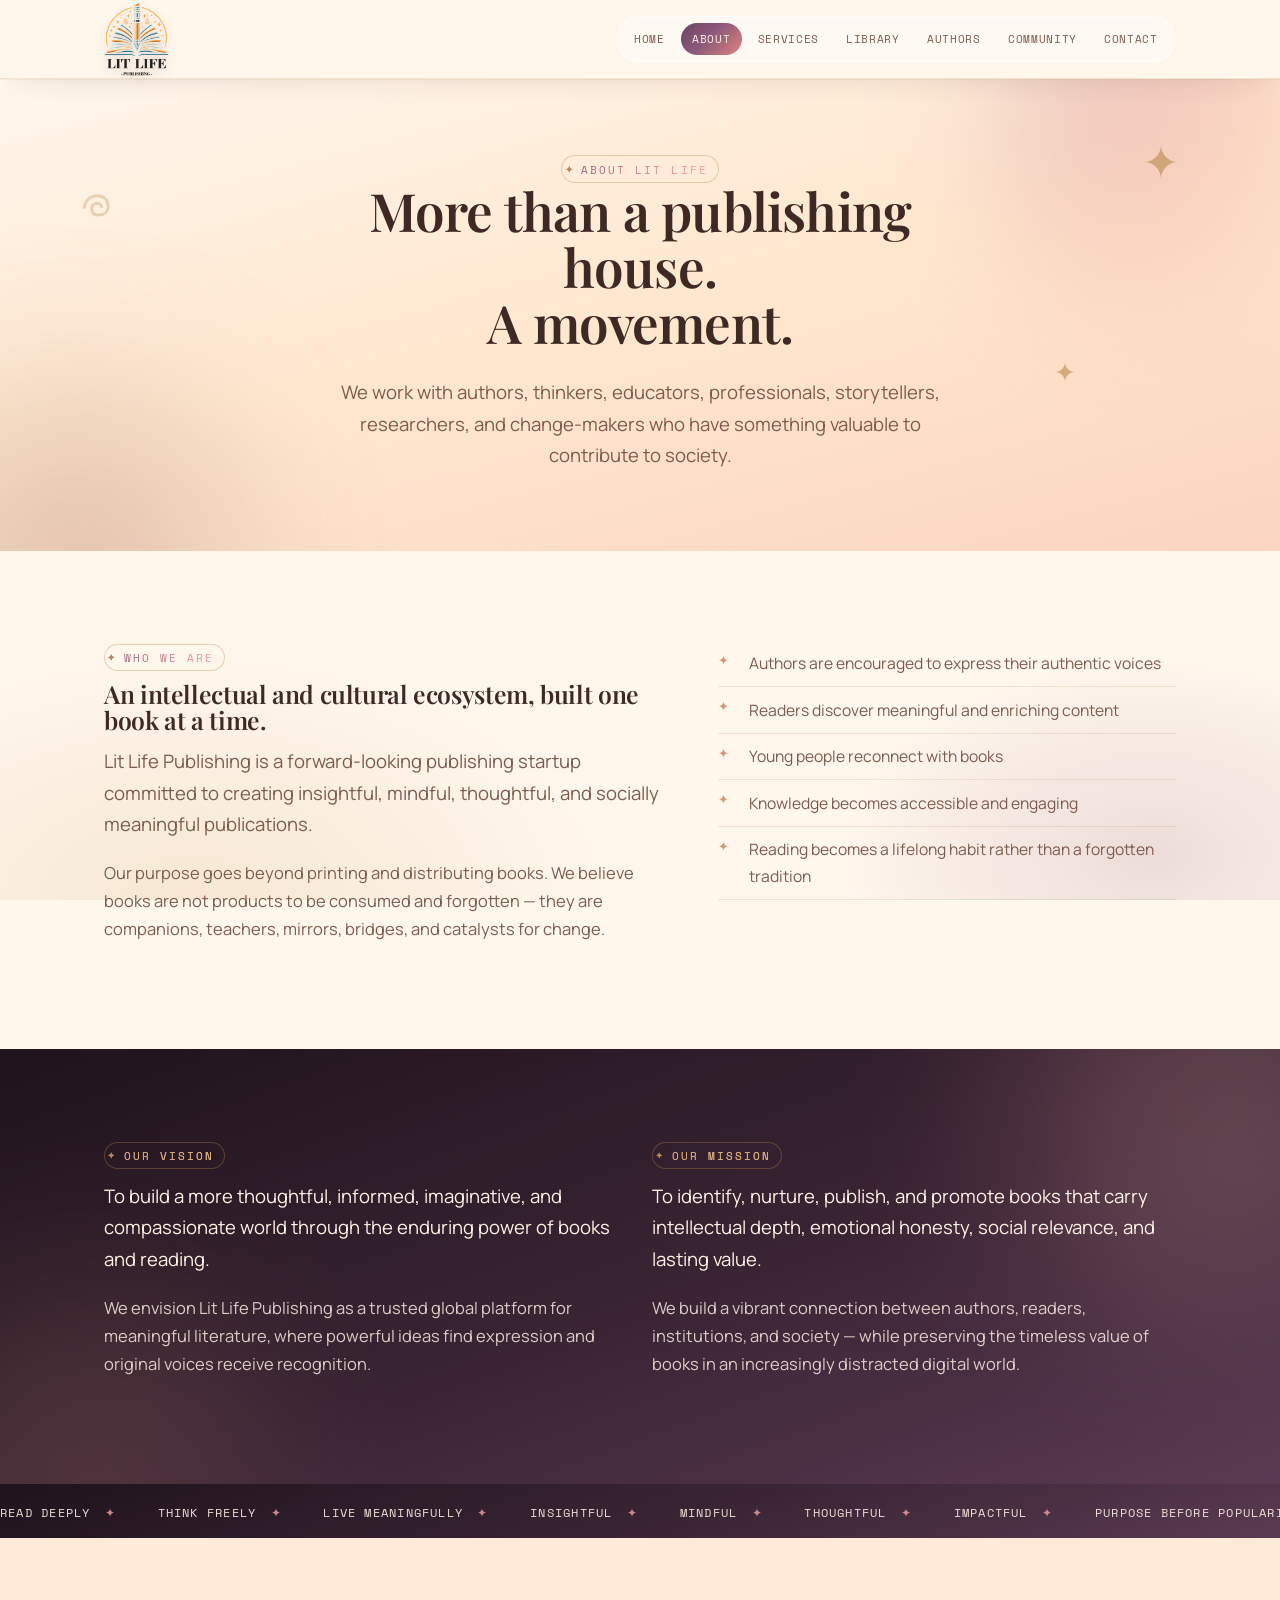
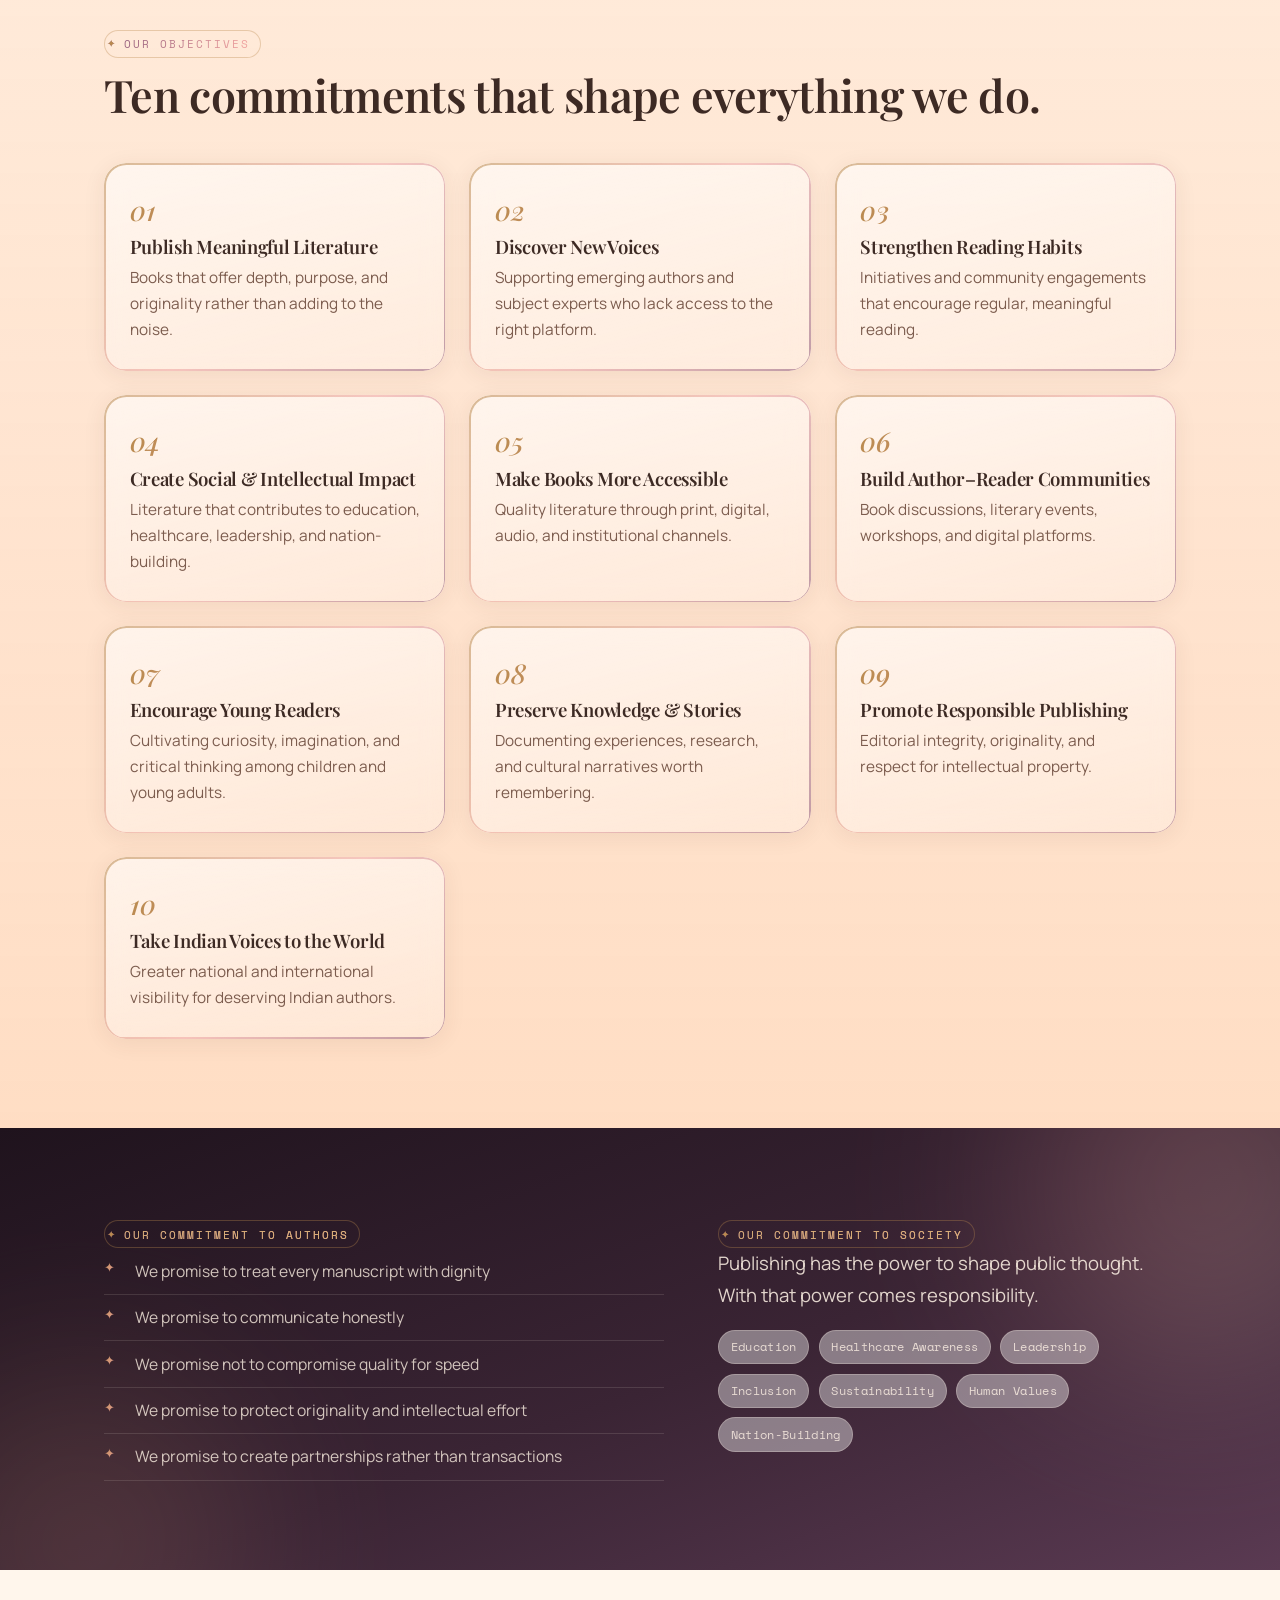
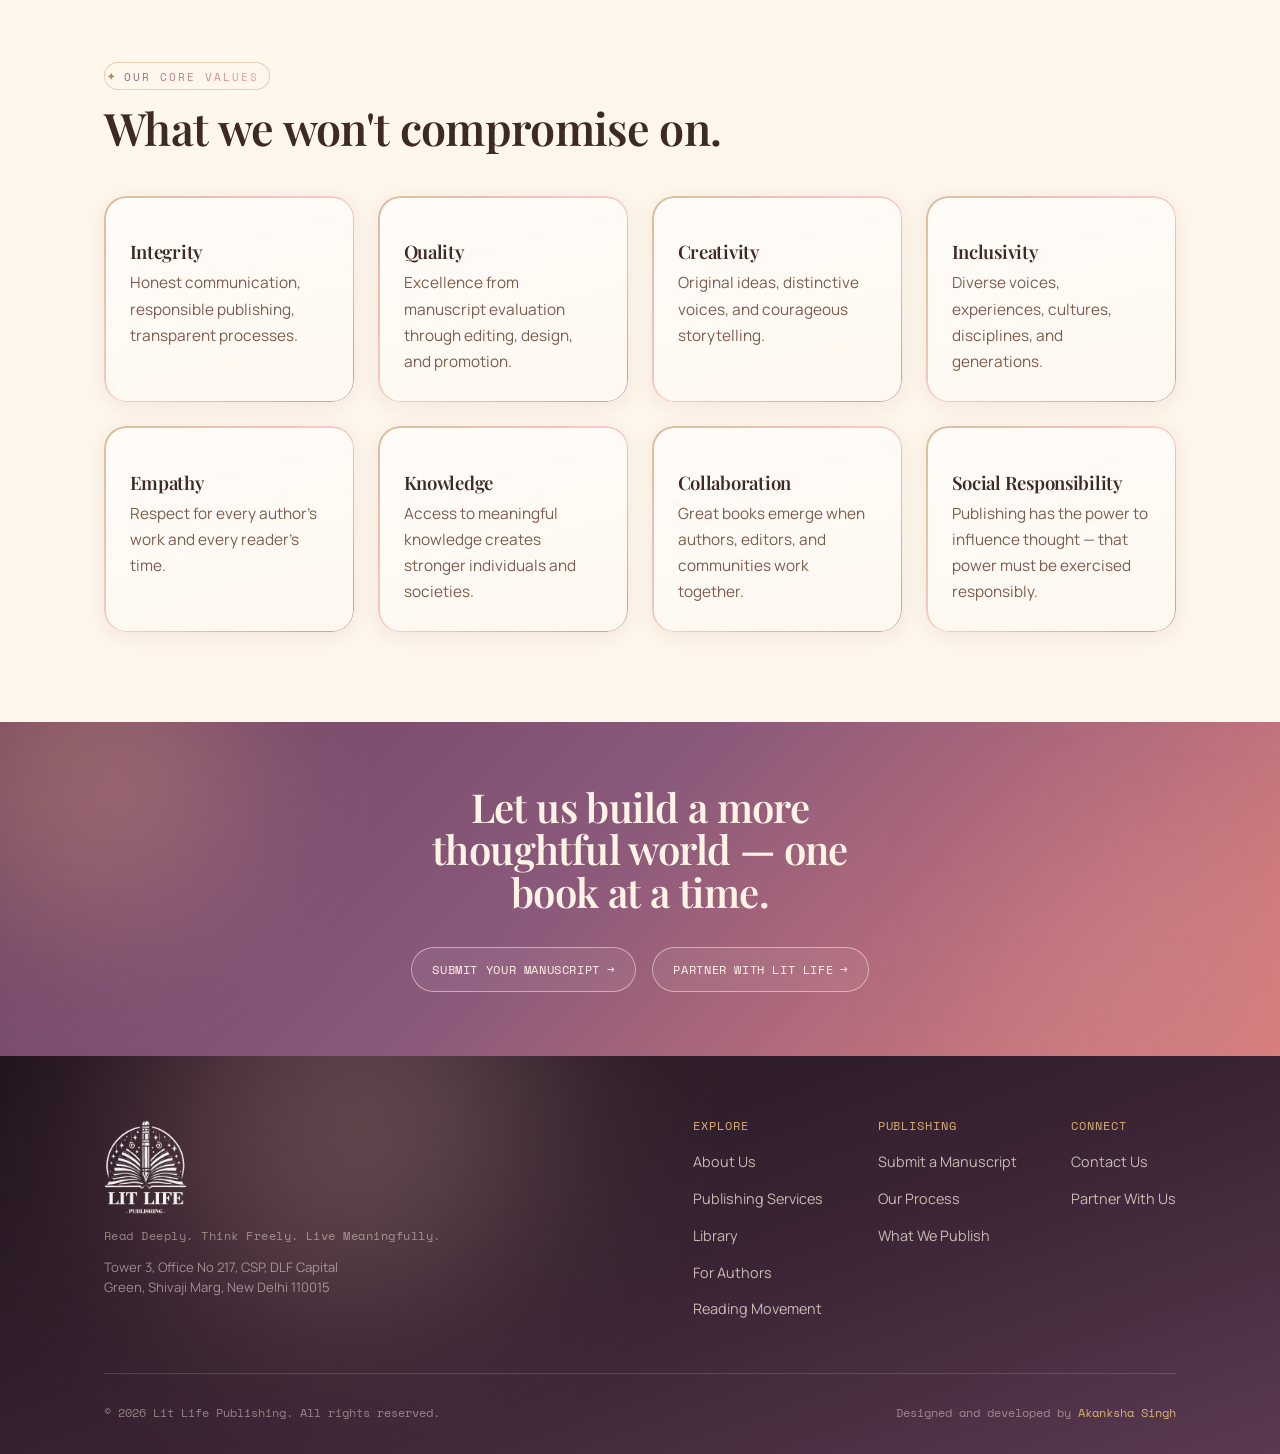
==== about.html @ a23cdd73 "Add files via upload" ====
<!doctype html>
<html lang="en">
<head>
<meta charset="UTF-8">
<meta name="viewport" content="width=device-width, initial-scale=1.0">
<title>About Us — Lit Life Publishing</title>
<meta name="description" content="Lit Life Publishing is a forward-looking publishing house building an intellectual and cultural ecosystem around meaningful books.">
<link rel="stylesheet" href="style.css">
<link rel="icon" type="image/png" href="logo.png">
</head>
<body>

<nav class="site-nav">
  <div class="nav-row">
    <a href="home.html" class="brand" aria-label="Lit Life Publishing — home"><img src="logo.png" alt="Lit Life Publishing" class="brand-logo"></a>
    <button class="nav-toggle" aria-expanded="false">Menu</button>
    <ul class="nav-links">
     <li><a href="home.html">Home</a></li>
      <li><a href="about.html">About</a></li>
      <li><a href="services.html">Services</a></li>
      <li><a href="library.html">Library</a></li>
      <li><a href="authors.html">Authors</a></li>
      <li><a href="community.html">Community</a></li>
      <li><a href="contact.html">Contact</a></li>
    </ul>
  </div>
</nav>

<header class="page-hero">
  <div class="motif motif-drift" style="top:14%; right:8%; width:34px; height:34px;"><svg viewBox="0 0 24 24" fill="currentColor"><path d="M12 0c0 6.63 5.37 12 12 12-6.63 0-12 5.37-12 12 0-6.63-5.37-12-12-12 6.63 0 12-5.37 12-12z"/></svg></div>
  <div class="motif motif-pulse" style="top:60%; right:16%; width:20px; height:20px;"><svg viewBox="0 0 24 24" fill="currentColor"><path d="M12 0c0 6.63 5.37 12 12 12-6.63 0-12 5.37-12 12 0-6.63-5.37-12-12-12 6.63 0 12-5.37 12-12z"/></svg></div>
  <div class="motif motif-spin" style="top:22%; left:6%; width:44px; height:44px; opacity:0.3;"><svg viewBox="0 0 24 24" fill="none" stroke="currentColor" stroke-width="1.6"><path d="M4 14c0-4 3-7 7-7s6 2.5 6 5.5-2 5-5 5-4-1.5-4-3.5 1.5-3 3-3 2.5 1 2.5 2.5"/></svg></div>
  <div class="container">
    <span class="eyebrow">About Lit Life</span>
    <h1>More than a publishing house.<br>A movement.</h1>
    <p class="lede">We work with authors, thinkers, educators, professionals, storytellers, researchers, and change-makers who have something valuable to contribute to society.</p>
  </div>
</header>

<section class="reveal-group">
  <div class="container">
    <div class="two-col reveal">
      <div>
        <span class="eyebrow">Who We Are</span>
        <h2 style="margin-top:0.4em;">An intellectual and cultural ecosystem, built one book at a time.</h2>
        <p class="lede">Lit Life Publishing is a forward-looking publishing startup committed to creating insightful, mindful, thoughtful, and socially meaningful publications.</p>
        <p>Our purpose goes beyond printing and distributing books. We believe books are not products to be consumed and forgotten — they are companions, teachers, mirrors, bridges, and catalysts for change.</p>
      </div>
      <ul class="list-check">
        <li>Authors are encouraged to express their authentic voices</li>
        <li>Readers discover meaningful and enriching content</li>
        <li>Young people reconnect with books</li>
        <li>Knowledge becomes accessible and engaging</li>
        <li>Reading becomes a lifelong habit rather than a forgotten tradition</li>
      </ul>
    </div>
  </div>
</section>

<section class="section-forest reveal-group">
  <div class="container">
    <div class="grid grid-2 reveal">
      <div>
        <span class="eyebrow" style="color:var(--brass-light);">Our Vision</span>
        <p class="lede" style="color:var(--white); margin-top:0.6em;">To build a more thoughtful, informed, imaginative, and compassionate world through the enduring power of books and reading.</p>
        <p>We envision Lit Life Publishing as a trusted global platform for meaningful literature, where powerful ideas find expression and original voices receive recognition.</p>
      </div>
      <div>
        <span class="eyebrow" style="color:var(--brass-light);">Our Mission</span>
        <p class="lede" style="color:var(--white); margin-top:0.6em;">To identify, nurture, publish, and promote books that carry intellectual depth, emotional honesty, social relevance, and lasting value.</p>
        <p>We build a vibrant connection between authors, readers, institutions, and society — while preserving the timeless value of books in an increasingly distracted digital world.</p>
      </div>
    </div>
  </div>
</section>

 <div class="marquee" aria-hidden="true">
  <div class="marquee-track">
    <span>Read Deeply</span><span>Think Freely</span><span>Live Meaningfully</span><span>Insightful</span><span>Mindful</span><span>Thoughtful</span><span>Impactful</span><span>Purpose Before Popularity</span>
  </div>
</div>


<section class="section-alt reveal-group">
  <div class="container">
    <div class="head-row reveal">
      <div>
        <span class="eyebrow">Our Objectives</span>
        <h2>Ten commitments that shape everything we do.</h2>
      </div>
    </div>
    <div class="grid grid-3 reveal">
      <div class="card"><span class="num">01</span><h3>Publish Meaningful Literature</h3><p>Books that offer depth, purpose, and originality rather than adding to the noise.</p></div>
      <div class="card"><span class="num">02</span><h3>Discover New Voices</h3><p>Supporting emerging authors and subject experts who lack access to the right platform.</p></div>
      <div class="card"><span class="num">03</span><h3>Strengthen Reading Habits</h3><p>Initiatives and community engagements that encourage regular, meaningful reading.</p></div>
      <div class="card"><span class="num">04</span><h3>Create Social &amp; Intellectual Impact</h3><p>Literature that contributes to education, healthcare, leadership, and nation-building.</p></div>
      <div class="card"><span class="num">05</span><h3>Make Books More Accessible</h3><p>Quality literature through print, digital, audio, and institutional channels.</p></div>
      <div class="card"><span class="num">06</span><h3>Build Author–Reader Communities</h3><p>Book discussions, literary events, workshops, and digital platforms.</p></div>
      <div class="card"><span class="num">07</span><h3>Encourage Young Readers</h3><p>Cultivating curiosity, imagination, and critical thinking among children and young adults.</p></div>
      <div class="card"><span class="num">08</span><h3>Preserve Knowledge &amp; Stories</h3><p>Documenting experiences, research, and cultural narratives worth remembering.</p></div>
      <div class="card"><span class="num">09</span><h3>Promote Responsible Publishing</h3><p>Editorial integrity, originality, and respect for intellectual property.</p></div>
      <div class="card"><span class="num">10</span><h3>Take Indian Voices to the World</h3><p>Greater national and international visibility for deserving Indian authors.</p></div>
    </div>
  </div>
</section>

<section class="section-dark reveal-group">
  <div class="container">
    <div class="two-col reveal">
      <div>
        <span class="eyebrow" style="color:var(--brass-light);">Our Commitment to Authors</span>
        <ul class="list-check">
          <li style="border-color:rgba(255,243,230,0.12); color:rgba(255,243,230,0.78);">We promise to treat every manuscript with dignity</li>
          <li style="border-color:rgba(255,243,230,0.12); color:rgba(255,243,230,0.78);">We promise to communicate honestly</li>
          <li style="border-color:rgba(255,243,230,0.12); color:rgba(255,243,230,0.78);">We promise not to compromise quality for speed</li>
          <li style="border-color:rgba(255,243,230,0.12); color:rgba(255,243,230,0.78);">We promise to protect originality and intellectual effort</li>
          <li style="border-color:rgba(255,243,230,0.12); color:rgba(255,243,230,0.78);">We promise to create partnerships rather than transactions</li>
        </ul>
      </div>
      <div>
        <span class="eyebrow" style="color:var(--brass-light);">Our Commitment to Society</span>
        <p class="lede" style="color:rgba(255,243,230,0.85);">Publishing has the power to shape public thought. With that power comes responsibility.</p>
        <div class="tag-cloud">
          <span class="tag" style="border-color:rgba(255,243,230,0.25); color:rgba(255,243,230,0.8);">Education</span>
          <span class="tag" style="border-color:rgba(255,243,230,0.25); color:rgba(255,243,230,0.8);">Healthcare Awareness</span>
          <span class="tag" style="border-color:rgba(255,243,230,0.25); color:rgba(255,243,230,0.8);">Leadership</span>
          <span class="tag" style="border-color:rgba(255,243,230,0.25); color:rgba(255,243,230,0.8);">Inclusion</span>
          <span class="tag" style="border-color:rgba(255,243,230,0.25); color:rgba(255,243,230,0.8);">Sustainability</span>
          <span class="tag" style="border-color:rgba(255,243,230,0.25); color:rgba(255,243,230,0.8);">Human Values</span>
          <span class="tag" style="border-color:rgba(255,243,230,0.25); color:rgba(255,243,230,0.8);">Nation-Building</span>
        </div>
      </div>
    </div>
  </div>
</section>

<section class="reveal-group">
  <div class="container">
    <div class="head-row reveal">
      <div>
        <span class="eyebrow">Our Core Values</span>
        <h2>What we won't compromise on.</h2>
      </div>
    </div>
    <div class="grid grid-4 reveal">
      <div class="card"><h3>Integrity</h3><p>Honest communication, responsible publishing, transparent processes.</p></div>
      <div class="card"><h3>Quality</h3><p>Excellence from manuscript evaluation through editing, design, and promotion.</p></div>
      <div class="card"><h3>Creativity</h3><p>Original ideas, distinctive voices, and courageous storytelling.</p></div>
      <div class="card"><h3>Inclusivity</h3><p>Diverse voices, experiences, cultures, disciplines, and generations.</p></div>
      <div class="card"><h3>Empathy</h3><p>Respect for every author's work and every reader's time.</p></div>
      <div class="card"><h3>Knowledge</h3><p>Access to meaningful knowledge creates stronger individuals and societies.</p></div>
      <div class="card"><h3>Collaboration</h3><p>Great books emerge when authors, editors, and communities work together.</p></div>
      <div class="card"><h3>Social Responsibility</h3><p>Publishing has the power to influence thought — that power must be exercised responsibly.</p></div>
    </div>
  </div>
</section>


<!-- <div class="marquee" aria-hidden="true">
  <div class="marquee-track">
    <span>Read Deeply</span><span>Think Freely</span><span>Live Meaningfully</span><span>Insightful</span><span>Mindful</span><span>Thoughtful</span><span>Impactful</span><span>Purpose Before Popularity</span>
  </div>
</div> -->

<section class="cta-strip">
  <div class="container" style="max-width:640px;">
    <h2>Let us build a more thoughtful world — one book at a time.</h2>
    <div class="hero-actions" style="justify-content:center;">
      <a href="authors.html" class="btn btn-ghost-light">Submit Your Manuscript</a>
      <a href="contact.html" class="btn btn-ghost-light">Partner With Lit Life</a>
    </div>
  </div>
</section>

<footer class="site-footer">
  <div class="container">
    <div class="footer-top">
      <div>
        <img src="logo.png" alt="Lit Life Publishing" class="footer-brand-logo">
        <p class="footer-tag">Read Deeply. Think Freely. Live Meaningfully.</p>
        <p class="footer-address">Tower 3, Office No 217, CSP, DLF Capital Green, Shivaji Marg, New Delhi 110015</p>
      </div>
      <div class="footer-cols">
        <div class="footer-col">
          <h4>Explore</h4>
          <ul>
            <li><a href="about.html">About Us</a></li>
            <li><a href="services.html">Publishing Services</a></li>
            <li><a href="library.html">Library</a></li>
            <li><a href="authors.html">For Authors</a></li>
            <li><a href="readers.html">Reading Movement</a></li>
          </ul>
        </div>
        <div class="footer-col">
          <h4>Publishing</h4>
          <ul>
            <li><a href="authors.html">Submit a Manuscript</a></li>
            <li><a href="services.html#process">Our Process</a></li>
            <li><a href="services.html#genres">What We Publish</a></li>
          </ul>
        </div>
        <div class="footer-col">
          <h4>Connect</h4>
          <ul>
            <li><a href="contact.html">Contact Us</a></li>
            <li><a href="contact.html#partner">Partner With Us</a></li>
          </ul>
        </div>
      </div>
    </div>
    <div class="footer-bottom">
      <span>© 2026 Lit Life Publishing. All rights reserved.</span>
      <span>Designed and developed by <a href="https://portfolio-zeta-six-towxatix7g.vercel.app/" target="_blank" rel="noopener">Akanksha Singh</a></span>
    </div>
  </div>
</footer>

<script src="main.js"></script>
</body>
</html>
---- style.css ----
@import url('https://fonts.googleapis.com/css2?family=Playfair+Display:ital,wght@0,500;0,600;0,700;0,800;1,500;1,600;1,700&family=Manrope:wght@300;400;500;600;700;800&family=Space+Mono:wght@400;700&family=Cormorant+Garamond:ital,wght@1,500;1,600;1,700&display=swap');

:root{
  --ink: #FFF6EC;
  --ink-2: #FFDEC7;
  --ink-3: #FFD0AF;
  --paper: #3D2A24;
  --paper-dim: #7C5C4E;
  --brass: #B98A4E;
  --brass-light: #D8AF74;
  --coral: #EFA3A0;
  --coral-2: #E2827C;
  --mauve: #8B597B;
  --mauve-2: #6E4362;
  --plum: #4A2E44;
  --plum-2: #2E1B2A;
  --on-dark: #FFF3E6;

  --grad-sunset: linear-gradient(120deg, #8B597B 0%, #EFA3A0 45%, #FFDEC7 75%, #D8AF74 100%);
  --grad-sunset-deep: linear-gradient(135deg, #6E4362 0%, #8B597B 45%, #E2827C 100%);
  --grad-dark: linear-gradient(160deg, #1F131D 0%, #3A2434 55%, #5A3A52 100%);
  --grad-gold: linear-gradient(120deg, #B98A4E, #EFA3A0);
  --grad-text: linear-gradient(100deg, var(--mauve), var(--coral) 45%, var(--brass) 75%, var(--mauve));

  --display: 'Playfair Display', serif;
  --script: 'Cormorant Garamond', serif;
  --body: 'Manrope', sans-serif;
  --mono: 'Space Mono', monospace;

  --max: 1200px;
  --edge: clamp(1.5rem, 5vw, 4rem);

  --ease: cubic-bezier(.22,.85,.32,1);
  --radius: 22px;
  --radius-sm: 14px;
  --radius-pill: 999px;
}

*,*::before,*::after{ box-sizing: border-box; }
html{ scroll-behavior: smooth; overflow-x: hidden; }
@media (prefers-reduced-motion: reduce){
  html{ scroll-behavior: auto; }
  *{ animation-duration: 0.001ms !important; animation-iteration-count: 1 !important; transition-duration: 0.001ms !important; }
}

body{
  margin:0;
  overflow-x: hidden;
  background: var(--ink);
  color: var(--paper);
  font-family: var(--body);
  font-size: 16.5px;
  line-height: 1.7;
  -webkit-font-smoothing: antialiased;
  position: relative;
}

/* fixed ambient gradient-mesh wash behind the entire site */
body::before{
  content:"";
  position: fixed; inset:0; z-index:0; pointer-events:none;
  background:
    radial-gradient(ellipse 55% 40% at 8% 0%, rgba(139,89,123,0.22), transparent 60%),
    radial-gradient(ellipse 50% 45% at 100% 15%, rgba(239,163,160,0.24), transparent 60%),
    radial-gradient(ellipse 60% 50% at 15% 100%, rgba(216,175,116,0.20), transparent 55%),
    radial-gradient(ellipse 45% 40% at 90% 95%, rgba(139,89,123,0.16), transparent 55%);
}
body > *{ position: relative; z-index: 1; }

img{ max-width:100%; display:block; }
a{ color: inherit; }

h1,h2,h3,h4{
  font-family: var(--display);
  font-weight: 600;
  line-height: 1.06;
  margin: 0 0 0.5em;
  letter-spacing: -0.015em;
  color: var(--paper);
}

.eyebrow{
  font-family: var(--mono);
  font-size: 0.7rem;
  letter-spacing: 0.18em;
  text-transform: uppercase;
  background: var(--grad-text);
  background-size: 200% auto;
  -webkit-background-clip: text; background-clip: text; color: transparent;
  animation: shimmerText 8s linear infinite;
  display:inline-flex;
  align-items:center;
  gap: 0.6em;
  padding: 0.3em 0.9em 0.3em 0.2em;
  border: 1px solid rgba(185,138,78,0.35);
  border-radius: var(--radius-pill);
  background-color: rgba(255,255,255,0.35);
}
.eyebrow::before{
  content:"✦";
  -webkit-text-fill-color: var(--brass);
  color: var(--brass);
  font-size: 0.9em;
}
@keyframes shimmerText{ to{ background-position: -200% center; } }

p{ margin: 0 0 1em; color: var(--paper-dim); }
.lede{ font-size: 1.16rem; color: var(--paper-dim); max-width: 62ch; }

.container{ max-width: var(--max); margin: 0 auto; padding: 0 var(--edge); position: relative; }

/* ==========================================================================
   CURSOR GLOW
   ========================================================================== */
.cursor-glow{
  position: fixed; top:0; left:0; width: 100px; height: 100px;
  border-radius: 10%; pointer-events: none; z-index: 3;
  background: radial-gradient(circle, rgba(239,163,160,0.16), rgba(139,89,123,0.08) 45%, transparent 70%);
  transform: translate(-50%,-50%);
  opacity: 0; transition: opacity .5s ease;
  will-change: transform; mix-blend-mode: multiply;
}
.cursor-glow.active{ opacity: 2; }
@media (max-width: 880px), (pointer:coarse){ .cursor-glow{ display:none; } }

/* ==========================================================================
   ORGANIC BLOBS — gradient morphing shapes used as ambient decoration
   ========================================================================== */
.blob{
  position:absolute; z-index:0; pointer-events:none;
  border-radius: 60% 40% 55% 45% / 45% 55% 40% 60%;
  filter: blur(4px);
  animation: blobMorph 14s ease-in-out infinite;
  opacity: 0.65;
}
.blob-blur{ filter: blur(46px); }
@keyframes blobMorph{
  0%,100%{ border-radius: 60% 40% 55% 45% / 45% 55% 40% 60%; transform: rotate(0deg) scale(1); }
  50%{ border-radius: 45% 55% 40% 60% / 55% 40% 60% 40%; transform: rotate(10deg) scale(1.07); }
}

/* small floating sparkle/paisley motifs (reused from logo iconography) */
.motif{ position:absolute; pointer-events:none; opacity: 0.6; z-index: 1; color: var(--brass); }
.motif svg{ width:100%; height:100%; display:block; }
.motif-drift{ animation: motifDrift 9s ease-in-out infinite; }
.motif-pulse{ animation: motifPulse 5s ease-in-out infinite; }
.motif-spin{ animation: motifSpin 44s linear infinite; }
@keyframes motifDrift{ 0%,100%{ transform: translateY(0) rotate(0deg);} 50%{ transform: translateY(-16px) rotate(8deg);} }
@keyframes motifPulse{ 0%,100%{ opacity:0.35; transform:scale(1);} 50%{ opacity:0.7; transform:scale(1.1);} }
@keyframes motifSpin{ to{ transform: rotate(360deg); } }

.gradient-divider{
  height: 3px; max-width: 220px; margin: 0 auto 1.4rem;
  background: var(--grad-gold); border-radius: var(--radius-pill);
  position: relative; overflow: hidden;
}
.gradient-divider::after{
  content:""; position:absolute; inset:0; background: linear-gradient(90deg, transparent, rgba(255,255,255,0.8), transparent);
  animation: dividerSweep 2.6s ease-in-out infinite;
}
@keyframes dividerSweep{ 0%{ transform: translateX(-100%);} 100%{ transform: translateX(100%);} }

/* ---------- buttons: gradient pills ---------- */
.btn{
  display:inline-flex; align-items:center; gap:0.55em;
  font-family: var(--mono);
  font-size: 0.76rem;
  letter-spacing: 0.05em;
  text-transform: uppercase;
  text-decoration:none;
  padding: 0.95em 1.7em;
  border-radius: var(--radius-pill);
  border: 1.5px solid rgba(73,49,41,0.18);
  background: rgba(255,255,255,0.5);
  backdrop-filter: blur(6px);
  color: var(--paper);
  cursor:pointer;
  position: relative;
  overflow: hidden;
  transition: color 0.3s ease, border-color .3s ease, transform 0.25s var(--ease), box-shadow .3s ease;
}
.btn::before{
  content:"";
  position:absolute; inset:0;
  background: var(--grad-sunset-deep);
  opacity: 0;
  transition: opacity .35s var(--ease);
  z-index: -1;
}
.btn:hover{ color: var(--on-dark); transform: translateY(-3px) scale(1.03); box-shadow: 0 14px 30px rgba(139,89,123,0.32); border-color:transparent; }
.btn:hover::before{ opacity: 1; }
.btn:active{ transform: translateY(-1px) scale(0.98); }
.btn-brass{ background: var(--grad-sunset-deep); border-color: transparent; color: var(--on-dark); box-shadow: 0 8px 22px rgba(139,89,123,0.28); }
.btn-brass::before{ background: linear-gradient(120deg, var(--brass), var(--coral)); }
.btn-brass:hover{ color: var(--plum-2); box-shadow: 0 14px 32px rgba(216,175,116,0.4); }
.btn-solid{ background: var(--plum); border-color: transparent; color: var(--on-dark); }
.btn-solid::before{ background: var(--grad-gold); }
.btn-solid:hover{ color: var(--plum-2); }
.btn-ghost-light{ border-color: rgba(255,243,230,0.5); background: rgba(255,255,255,0.06); color: var(--on-dark); }
.btn-ghost-light::before{ background: var(--on-dark); }
.btn-ghost-light:hover{ color: var(--plum-2); }
.shelf-hero .btn-ghost-light, .page-hero .btn-ghost-light{
  border-color: rgba(73,49,41,0.25); color: var(--paper); background: rgba(255,255,255,0.4);
}
.shelf-hero .btn-ghost-light::before, .page-hero .btn-ghost-light::before{ background: var(--grad-sunset-deep); }
.shelf-hero .btn-ghost-light:hover, .page-hero .btn-ghost-light:hover{ color: var(--on-dark); }
.btn::after{ content:"→"; transition: transform .3s var(--ease); position:relative; }
.btn:hover::after{ transform: translateX(4px); }

/* ==========================================================================
   NAV — glass pill
   ========================================================================== */
.site-nav{
  position: sticky; top:0; z-index: 200;
  background: var(--ink);
  border-bottom: 1px solid rgba(185,138,78,0.18);
  box-shadow: 0 1px 0 rgba(185,138,78,0.1), 0 12px 30px -18px rgba(73,49,41,0.2);
  animation: navIn .7s var(--ease) both;
}
@keyframes navIn{ from{ transform: translateY(-100%); } to{ transform: translateY(0); } }
.nav-row{
  max-width: var(--max); margin:0 auto; padding: 0 var(--edge);
  display:flex; align-items:center; justify-content:space-between;
  height: 78px;
}
.brand{
  font-family: var(--display);
  font-size: 2.3rem;
  text-decoration:none;
  color: var(--paper);
  display:flex; align-items:center; gap:0.6em;
  letter-spacing: -0.01em;
  transition: transform .3s var(--ease);
}
.brand:hover{ transform: translateY(-1px) scale(1.02); }
.brand .brand-logo{
  height: 74px; width:auto; display:block;
  filter: drop-shadow(0 3px 6px rgba(73,49,41,0.2));
  transition: transform .4s var(--ease);
}
.brand:hover .brand-logo{ transform: rotate(-5deg) scale(1.08); }
.brand .brand-mark{ color: var(--brass); font-style: italic; }
.nav-links{ display:flex; gap: 0.3rem; list-style:none; margin:0; padding: 6px; background: rgba(255,255,255,0.4); border-radius: var(--radius-pill); border: 1px solid rgba(255,255,255,0.6); }
.nav-links a{
  text-decoration:none; font-family: var(--mono); font-size: 0.7rem;
  letter-spacing: 0.06em; text-transform: uppercase; color: var(--paper-dim);
  position:relative; padding: 0.6em 1em; border-radius: var(--radius-pill);
  transition: color .25s ease, background .3s ease;
  display:inline-block;
}
.nav-links a:hover{ color: var(--paper); background: rgba(255,255,255,0.7); }
.nav-links a.active{ color: var(--on-dark); background: var(--grad-sunset-deep); }
.nav-toggle{ display:none; }

@media (max-width: 880px){
  .nav-links{
    position:fixed; inset: 84px 16px auto 16px; background: var(--ink);
    flex-direction:column; padding: 1.2rem; gap: 0.4rem; border-radius: var(--radius);
    transform: translateY(-8px); opacity:0; pointer-events:none;
    transition: opacity .2s ease, transform .2s ease;
    box-shadow: 0 20px 44px rgba(73,49,41,0.22);
  }
  .nav-links.open{ opacity:1; pointer-events:auto; transform: translateY(0); }
  .nav-links a{ display:block; }
  .nav-toggle{
    display:block; background: var(--grad-sunset-deep); border:none; cursor:pointer;
    font-family: var(--mono); font-size: 0.75rem; letter-spacing: 0.08em;
    text-transform: uppercase; color: var(--on-dark); padding: 0.6em 1.1em; border-radius: var(--radius-pill);
  }
}

/* ==========================================================================
   MARQUEE — gradient ribbon
   ========================================================================== */
.marquee{
  overflow: hidden; white-space: nowrap; background: var(--grad-dark);
  padding: 0.8rem 0;
  position: relative;
}
.marquee-track{
  display:inline-flex; gap: 2.6rem; animation: marqueeScroll 30s linear infinite;
  will-change: transform;
}
.marquee:hover .marquee-track{ animation-play-state: paused; }
.marquee span{
  font-family: var(--mono); font-size: 0.76rem; letter-spacing: 0.1em; text-transform: uppercase;
  color: var(--on-dark); opacity: 0.9; display:inline-flex; align-items:center; gap: 0.9rem;
}
.marquee span::after{ content:"✦"; color: var(--coral); opacity: 0.9; }
@keyframes marqueeScroll{ from{ transform: translateX(0);} to{ transform: translateX(-50%);} }

/* ==========================================================================
   SHELF + FALLING BOOK
   ========================================================================== */
.shelf-hero{
  position: relative;
  background: linear-gradient(170deg, #FFF6EC 0%, #FFE7CE 45%, #FBD9C8 100%);
  color: var(--paper);
  overflow: hidden;
  padding-top: 3.4rem;
}
.shelf-hero::before{
  content:""; position:absolute; top:-120px; right:-120px; width:420px; height:420px; z-index:0;
  background: var(--grad-sunset); border-radius: 50%; filter: blur(70px); opacity: 0.45;
}
.shelf-hero::after{
  content:""; position:absolute; bottom:-160px; left:-100px; width:380px; height:380px; z-index:0;
  background: linear-gradient(140deg, var(--brass), var(--coral)); border-radius: 50%; filter: blur(80px); opacity: 0.35;
}
.shelf-hero .container{ position:relative; z-index: 3; }

.shelf-wrap{ position: relative; width: 100%; }

.shelf-row{
  display:flex; align-items:flex-end; justify-content:flex-end; gap: 2px;
  height: 168px;
  position: relative;
  z-index: 2;
  padding: 0 clamp(1rem, 4vw, 3rem);
  width: 100%;
  overflow: hidden;
  mask-image: linear-gradient(to right, transparent 0%, black 16%);
  -webkit-mask-image: linear-gradient(to right, transparent 0%, black 16%);
}
.shelf-plank{
  position:absolute; left:0; right:0; bottom: -16px; height: 18px;
  background: linear-gradient(180deg, #D8AF74 0%, #8B597B 55%, #4A2E44 100%);
  box-shadow: 0 10px 24px rgba(74,46,68,0.3), inset 0 1px 0 rgba(255,255,255,0.3);
  border-radius: 4px;
}
.shelf-plank::after{
  content:""; position:absolute; left:0; right:0; bottom:-6px; height:6px;
  background: rgba(74,46,68,0.18); filter: blur(4px);
}
.book-spine{
  width: 30px; height: var(--h, 110px);
  border-radius: 6px 6px 0 0;
  position: relative;
  box-shadow: inset -5px 0 10px rgba(0,0,0,0.2), inset 2px 0 0 rgba(255,255,255,0.12), 0 6px 14px rgba(74,46,68,0.2);
  flex-shrink:0;
  transition: transform .4s var(--ease);
}
.book-spine:hover{ transform: translateY(-8px) rotate(-2deg); }
.book-spine.lean{ transform: rotate(-4deg); transform-origin: bottom left; }
.book-spine.lean:hover{ transform: rotate(-4deg) translateY(-6px); }
.book-spine::after{
  content:""; position:absolute; top: 12px; left: 50%; transform: translateX(-50%);
  width: 2px; height: 55%;
  background: rgba(255,255,255,0.35);
}
.book-spine::before{
  content:""; position:absolute; top:8px; left:4px; right:4px; height:1px;
  background: rgba(255,255,255,0.28);
}
.book-spine.gap{ background:transparent; box-shadow:none; }
.book-spine.gap:hover{ transform:none; }

.hero-copy{
  position: relative; z-index: 4;
  padding: 3.6rem 0 6.5rem;
  max-width: 740px;
  text-align: center;
  margin: 0 auto;
}
.hero-copy .eyebrow{ opacity:0; animation: lineUp .7s var(--ease) .15s both; }
.hero-copy h1{
  color: var(--paper);
  font-size: clamp(2.7rem, 5.8vw, 4.6rem);
  margin: 0.34em 0 0.4em;
}
.hero-copy h1 .line{ display:block; overflow:hidden; }
.hero-copy h1 .line span{ display:block; opacity:0; transform: translateY(110%); animation: lineUp .8s var(--ease) forwards; }
.hero-copy h1 .line:nth-child(1) span{ animation-delay: .28s; }
.hero-copy h1 .line:nth-child(2) span{ animation-delay: .42s; }
.hero-copy h1 em{
  font-style: italic;
  background: var(--grad-text);
  background-size: 220% auto;
  -webkit-background-clip: text; background-clip: text; color: transparent;
  animation: shimmerText2 6s linear infinite;
}
@keyframes shimmerText2{ to{ background-position: -220% center; } }
.hero-copy .lede{ color: var(--paper-dim); font-size: 1.16rem; opacity:0; animation: lineUp .8s var(--ease) .58s both; }
.hero-actions{ display:flex; gap: 1rem; margin-top: 2.1rem; flex-wrap:wrap; justify-content: center; opacity:0; animation: lineUp .8s var(--ease) .74s both; }
@keyframes lineUp{ from{ opacity:0; transform: translateY(16px);} to{ opacity:1; transform: translateY(0);} }

.book-spine.falling-book{
  position: absolute;
  top: 96px; right: clamp(1rem, 4vw, 3rem);
  z-index: 5;
  background: #6E4362;
  transition: background .3s ease, box-shadow .3s ease;
  transform-origin: 60% 65%;
  will-change: transform;
}
.book-spine.falling-book:hover{ transform: none; }
.book-spine.falling-book::before,
.book-spine.falling-book::after{ transition: opacity .25s ease; }
.falling-book.detached{ position: fixed; z-index: 150; pointer-events: none; }
.falling-book.tipping{ background: transparent; box-shadow: none; }
.falling-book.tipping::before,
.falling-book.tipping::after{ opacity: 0; }
.fb-open{
  position: absolute; left: 50%; top: 50%;
  width: 118px; height: 76px;
  transform: translate(-50%, -50%);
  opacity: 0;
  transition: opacity .35s ease;
  filter: drop-shadow(0 10px 14px rgba(74,46,68,0.32));
  pointer-events: none;
}
.falling-book.tipping .fb-open{ opacity: 1; }
.fb-page{
  position: absolute; left: 50%; top: 50%;
  width: 13px; height: 17px;
  background: #FFDEC7;
  border-radius: 2px 8px 2px 8px;
  box-shadow: 0 2px 6px rgba(74,46,68,0.22);
  opacity: 0;
  pointer-events: none;
}
.falling-book.mid-fall .fb-page-1{ animation: flutter1 1.15s ease-out forwards; }
.falling-book.mid-fall .fb-page-2{ animation: flutter2 1.35s ease-out .12s forwards; }
.falling-book.mid-fall .fb-page-3{ animation: flutter3 1.05s ease-out .28s forwards; }
@keyframes flutter1{ 0%{ opacity:0; transform: translate(-50%,-50%) rotate(0deg);} 18%{ opacity:0.9;} 100%{ opacity:0; transform: translate(calc(-50% - 42px), calc(-50% - 50px)) rotate(170deg);} }
@keyframes flutter2{ 0%{ opacity:0; transform: translate(-50%,-50%) rotate(0deg);} 18%{ opacity:0.85;} 100%{ opacity:0; transform: translate(calc(-50% + 34px), calc(-50% - 64px)) rotate(-150deg);} }
@keyframes flutter3{ 0%{ opacity:0; transform: translate(-50%,-50%) rotate(0deg);} 18%{ opacity:0.8;} 100%{ opacity:0; transform: translate(calc(-50% - 10px), calc(-50% - 78px)) rotate(230deg);} }

.impact-puff{
  position:absolute; width: 46px; height: 14px; border-radius: 50%;
  background: radial-gradient(ellipse, rgba(216,175,116,0.6), transparent 70%);
  pointer-events:none; z-index:4;
  transform: translate(-50%, -50%) scale(0.3); opacity: 0;
  animation: puffOut .55s ease-out forwards;
}
@keyframes puffOut{ 0%{ transform: translate(-50%,-50%) scale(0.3); opacity: 0.8;} 100%{ transform: translate(-50%,-50%) scale(1.9); opacity: 0;} }
@media (prefers-reduced-motion: reduce){ .book-spine.falling-book{ transform: none !important; } }

.dust-mote{ position:absolute; border-radius:50%; background: rgba(216,175,116,0.65); pointer-events:none; animation: floatMote linear infinite; }
@keyframes floatMote{ 0%{ transform: translateY(0) translateX(0); opacity:0;} 10%{ opacity: 0.7;} 90%{ opacity: 0.4;} 100%{ transform: translateY(-140px) translateX(18px); opacity:0;} }

.section-mark{ text-align:center; margin-bottom: 2.6rem; }

.reveal{ opacity:0; transform: translateY(30px) scale(0.98); transition: opacity .8s var(--ease), transform .8s var(--ease); }
.in-view .reveal{ opacity:1; transform: translateY(0) scale(1); }
.reveal.d1{ transition-delay: .1s; } .reveal.d2{ transition-delay: .2s; } .reveal.d3{ transition-delay: .3s; } .reveal.d4{ transition-delay: .4s; }

.in-view .grid.reveal > *{ opacity:0; transform: translateY(24px); animation: staggerUp .7s var(--ease) forwards; }
.in-view .grid.reveal > *:nth-child(1){ animation-delay: .05s; }
.in-view .grid.reveal > *:nth-child(2){ animation-delay: .12s; }
.in-view .grid.reveal > *:nth-child(3){ animation-delay: .19s; }
.in-view .grid.reveal > *:nth-child(4){ animation-delay: .26s; }
.in-view .grid.reveal > *:nth-child(5){ animation-delay: .33s; }
.in-view .grid.reveal > *:nth-child(6){ animation-delay: .40s; }
.in-view .grid.reveal > *:nth-child(7){ animation-delay: .47s; }
.in-view .grid.reveal > *:nth-child(8){ animation-delay: .54s; }
.in-view .grid.reveal > *:nth-child(9){ animation-delay: .61s; }
.in-view .grid.reveal > *:nth-child(10){ animation-delay: .68s; }
@keyframes staggerUp{ to{ opacity:1; transform: translateY(0); } }

.in-view .pillars.reveal .pillar{ opacity:0; transform: translateY(20px); animation: staggerUp .7s var(--ease) forwards; }
.in-view .pillars.reveal .pillar:nth-child(1){ animation-delay:.05s; }
.in-view .pillars.reveal .pillar:nth-child(2){ animation-delay:.15s; }
.in-view .pillars.reveal .pillar:nth-child(3){ animation-delay:.25s; }
.in-view .pillars.reveal .pillar:nth-child(4){ animation-delay:.35s; }

/* ==========================================================================
   SHARED SECTIONS
   ========================================================================== */
section{ padding: 5.6rem 0; position: relative; }
.section-tight{ padding: 3.6rem 0; }
.section-alt{
  background: linear-gradient(180deg, rgba(255,222,199,0.5), rgba(255,208,175,0.65));
  position: relative; overflow: hidden;
}
.section-pillars-light{
  background: linear-gradient(180deg, #FFFBF6, #FFF6EC);
}
.section-dark, .section-forest{
  background: var(--grad-dark);
  color: var(--on-dark);
  position: relative; overflow: hidden;
}
.section-dark h2, .section-dark h3, .section-forest h2, .section-forest h3{ color: var(--on-dark); }
.section-dark p, .section-forest p{ color: rgba(255,243,230,0.82); }
.section-dark::before, .section-forest::before{
  content:""; position:absolute; top:-140px; right:-100px; width:380px; height:380px; z-index:0;
  background: var(--grad-sunset); border-radius: 50%; filter: blur(90px); opacity: 0.22; pointer-events:none;
}
.section-dark::after, .section-forest::after{
  content:""; position:absolute; bottom:-140px; left:-90px; width:340px; height:340px; z-index:0;
  background: linear-gradient(140deg, var(--brass), var(--coral)); border-radius: 50%; filter: blur(90px); opacity: 0.16; pointer-events:none;
}
.section-dark .container, .section-forest .container{ z-index:1; }

.head-row{ display:flex; justify-content:space-between; align-items:flex-end; gap:2rem; margin-bottom: 2.8rem; flex-wrap:wrap; }
.head-row h2{ font-size: clamp(1.95rem, 3.5vw, 2.8rem); margin:0.3em 0 0; }

.grid{ display:grid; gap: 1.5rem; }
.grid-2{ grid-template-columns: repeat(2,1fr); }
.grid-3{ grid-template-columns: repeat(3,1fr); }
.grid-4{ grid-template-columns: repeat(4,1fr); }
@media (max-width: 900px){ .grid-3,.grid-4{ grid-template-columns: repeat(2,1fr); } }
@media (max-width: 620px){ .grid-2,.grid-3,.grid-4{ grid-template-columns: 1fr; } }

/* ---------- glassmorphic gradient-border cards ---------- */
.card{
  position: relative;
  padding: 2.1rem 1.6rem 1.7rem;
  border-radius: var(--radius);
  background: linear-gradient(165deg, rgba(255,255,255,0.6), rgba(255,255,255,0.25));
  backdrop-filter: blur(10px);
  box-shadow: 0 4px 22px rgba(73,49,41,0.08);
  transition: transform .45s var(--ease), box-shadow .45s var(--ease);
  isolation: isolate;
}
.card::before{
  content:""; position:absolute; inset:0; border-radius: var(--radius); padding:1.5px;
  background: linear-gradient(135deg, var(--brass), var(--coral), var(--mauve));
  -webkit-mask: linear-gradient(#fff 0 0) content-box, linear-gradient(#fff 0 0);
  -webkit-mask-composite: xor; mask-composite: exclude;
  opacity: 0.55; transition: opacity .4s ease; pointer-events:none; z-index:-1;
}
.card:hover{ transform: translateY(-8px) rotate(-0.4deg); box-shadow: 0 22px 40px rgba(139,89,123,0.22); }
.card:hover::before{ opacity: 1; }
.card .num{
  font-family: var(--display); font-style: italic; font-weight:500; font-size: 1.7rem;
  background: var(--grad-gold); -webkit-background-clip:text; background-clip:text; color:transparent;
  display:block; line-height:1;
}
.card h3{ font-size: 1.16rem; margin: 0.7em 0 0.45em; }
.card p{ font-size: 0.96rem; margin:0; }

.section-dark .card, .section-forest .card{
  background: linear-gradient(165deg, rgba(255,255,255,0.1), rgba(255,255,255,0.03));
  box-shadow: none;
}
.section-dark .card h3, .section-forest .card h3{ color: var(--on-dark); }

.pillars{ display:grid; grid-template-columns: repeat(4,1fr); gap: 1.1rem; }
.pillar{
  background: linear-gradient(165deg, rgba(255,255,255,0.65), rgba(255,255,255,0.28));
  backdrop-filter: blur(8px);
  border-radius: var(--radius);
  padding: 2.2rem 1.5rem;
  transition: background .3s ease, transform .35s var(--ease), box-shadow .35s var(--ease);
  position: relative;
  box-shadow: 0 4px 18px rgba(73,49,41,0.06);
}
.pillar:nth-child(1){ background: linear-gradient(165deg, rgba(226,130,124,0.5), rgba(255,255,255,0.18)); box-shadow: inset 0 4px 0 0 var(--coral-2), inset 0 -4px 0 0 var(--coral-2), 0 4px 18px rgba(73,49,41,0.06); }
.pillar:nth-child(2){ background: linear-gradient(165deg, rgba(110,67,98,0.42), rgba(255,255,255,0.18)); box-shadow: inset 0 4px 0 0 var(--mauve-2), inset 0 -4px 0 0 var(--mauve-2), 0 4px 18px rgba(73,49,41,0.06); }
.pillar:nth-child(3){ background: linear-gradient(165deg, rgba(185,138,78,0.55), rgba(255,255,255,0.18)); box-shadow: inset 0 4px 0 0 var(--brass), inset 0 -4px 0 0 var(--brass), 0 4px 18px rgba(73,49,41,0.06); }
.pillar:nth-child(4){ background: linear-gradient(165deg, rgba(74,46,68,0.28), rgba(255,255,255,0.22)); box-shadow: inset 0 4px 0 0 var(--plum), inset 0 -4px 0 0 var(--plum), 0 4px 18px rgba(73,49,41,0.06); }
.pillar:hover{ transform: translateY(-6px) scale(1.02); box-shadow: inset 0 4px 0 0 currentColor, inset 0 -4px 0 0 currentColor, 0 18px 34px rgba(139,89,123,0.2); }
.pillar .eyebrow{ margin-bottom: 0.9rem; }
@media (max-width:900px){ .pillars{ grid-template-columns: repeat(2,1fr);} }
@media (max-width:560px){ .pillars{ grid-template-columns: 1fr;} }

blockquote.pull{
  font-family: var(--display); font-weight: 10;
  font-size: clamp(0.2rem, 1.8vw, 1.9rem);
  letter-spacing: 0.01em;
  color: var(--paper); margin: 0 auto; position: relative;
  max-width: 820px;
  padding: 0.0001rem 7rem;
  background: linear-gradient(165deg, rgba(255,255,255,0.6), rgba(255,255,255,0.25));
  backdrop-filter: blur(10px);
  border-radius: var(--radius);
  text-align: center;
}
blockquote.pull::before{
  content:"\201C"; position:absolute; left: 50%; top: -0.3em; transform: translateX(-50%); font-size: 2.2em;
  background: var(--grad-text); -webkit-background-clip:text; background-clip:text; color:transparent;
  font-family: var(--script); line-height:1;
}

.list-check{ list-style:none; margin:0; padding:0; }
.list-check li{
  padding: 0.6em 0 0.6em 2em; position:relative;
  border-bottom: 1px solid rgba(185,138,78,0.18);
  color: var(--paper-dim); font-size: 0.98rem;
  transition: padding-left .3s ease, color .3s ease;
}
.list-check li:hover{ padding-left: 2.4em; color: var(--paper); }
.list-check li::before{
  content:"✦"; position:absolute; left:0; top:0.6em;
  background: var(--grad-gold); -webkit-background-clip:text; background-clip:text; color:transparent;
  font-size: 0.85em;
}

.tag-cloud{ display:flex; flex-wrap:wrap; gap: 0.6rem; }
.tag{
  font-family: var(--mono); font-size: 0.72rem; letter-spacing: 0.03em;
  padding: 0.55em 1em; border-radius: var(--radius-pill);
  color: var(--paper-dim);
  background: rgba(255,255,255,0.4);
  border: 1px solid rgba(185,138,78,0.28);
  transition: border-color .3s ease, color .3s ease, transform .3s ease, background .3s ease, box-shadow .3s ease;
}
.tag:hover{ color: var(--on-dark); background: var(--grad-sunset-deep); border-color: transparent; transform: translateY(-3px); box-shadow: 0 10px 20px rgba(139,89,123,0.3); }

.stat-row{ display:flex; gap: 2.2rem; flex-wrap:wrap; }
.stat{ background: rgba(255,255,255,0.08); border-radius: var(--radius-sm); padding: 1rem 1.4rem; }
.stat b{ display:block; font-family: var(--display); font-size: 2.2rem; background: var(--grad-gold); -webkit-background-clip:text; background-clip:text; color:transparent; }
.stat span{ font-family: var(--mono); font-size: 0.7rem; text-transform:uppercase; letter-spacing:.08em; }

.cta-strip{
  background: var(--grad-sunset-deep);
  color: var(--on-dark);
  padding: 4rem 0; text-align:center;
  position: relative; overflow: hidden;
}
.cta-strip::before{
  content:""; position:absolute; top:-100px; left:-60px; width:300px; height:300px;
  background: var(--grad-gold); border-radius: 50%; filter: blur(80px); opacity:0.4; pointer-events:none;
}
.cta-strip::after{
  content:""; position:absolute; bottom:-120px; right:-60px; width:320px; height:320px;
  background: linear-gradient(140deg, var(--coral), var(--mauve)); border-radius: 50%; filter: blur(90px); opacity:0.35; pointer-events:none;
}
.cta-strip h2{ color: var(--on-dark); font-size: clamp(1.75rem, 3.5vw, 2.5rem); position:relative; }
.cta-strip p{ color: rgba(255,243,230,0.88); margin-bottom: 1.7rem; position:relative; }
.cta-strip .container{ position:relative; }

.steps{ display:flex; flex-direction:column; gap: 0.9rem; }
.step{
  display:grid; grid-template-columns: 90px 1fr; gap: 1.4rem;
  padding: 1.5rem 1.6rem; border-radius: var(--radius-sm);
  background: linear-gradient(100deg, rgba(255,255,255,0.55), rgba(255,255,255,0.2));
  border-left: 3px solid transparent;
  transition: background .3s ease, transform .3s var(--ease), border-color .3s ease;
}
.step:hover{ background: linear-gradient(100deg, rgba(255,255,255,0.75), rgba(255,255,255,0.35)); transform: translateX(6px); border-left-color: var(--coral); }
.step .step-num{ font-family: var(--display); font-style: italic; font-weight:500; font-size: 2rem; background: var(--grad-gold); -webkit-background-clip:text; background-clip:text; color:transparent; }
.step h3{ font-size: 1.1rem; margin: 0 0 0.3em; }
.step p{ margin:0; font-size: 0.95rem; }

.form-panel{
  background: linear-gradient(165deg, rgba(255,255,255,0.7), rgba(255,255,255,0.3));
  backdrop-filter: blur(12px);
  padding: 2.6rem; border-radius: var(--radius);
  box-shadow: 0 20px 50px rgba(73,49,41,0.1);
  position: relative;
}
.form-panel::before{
  content:""; position:absolute; inset:0; border-radius: var(--radius); padding:1.5px;
  background: var(--grad-sunset);
  -webkit-mask: linear-gradient(#fff 0 0) content-box, linear-gradient(#fff 0 0);
  -webkit-mask-composite: xor; mask-composite: exclude;
  opacity: 0.5; pointer-events:none;
}
.form-row{ display:grid; grid-template-columns: 1fr 1fr; gap: 1.2rem; }
@media (max-width:620px){ .form-row{ grid-template-columns: 1fr; } }
.field{ margin-bottom: 1.2rem; }
.field label{ display:block; font-family: var(--mono); font-size: 0.72rem; letter-spacing: 0.06em; text-transform: uppercase; margin-bottom: 0.5em; color: var(--paper-dim); }
.field input, .field select, .field textarea{
  width: 100%; padding: 0.9em 1em; font-family: var(--body); font-size: 0.98rem;
  border: 1.5px solid rgba(185,138,78,0.3); background: rgba(255,255,255,0.7); border-radius: var(--radius-sm); color: var(--paper);
  transition: border-color .25s ease, box-shadow .25s ease, background .25s ease;
}
.field input::placeholder, .field textarea::placeholder{ color: rgba(124,92,78,0.55); }
.field textarea{ resize: vertical; min-height: 120px; }
.field input:focus, .field select:focus, .field textarea:focus{
  outline: none; border-color: var(--mauve); background: #fff; box-shadow: 0 0 0 4px rgba(139,89,123,0.14);
}
.form-note{ font-size: 0.85rem; color: var(--paper-dim); margin-top: 0.6rem; }
.form-success{
  display:none; background: var(--grad-dark); color: var(--on-dark); padding: 1.5rem 1.7rem; border-radius: var(--radius-sm); margin-top: 1rem; font-family: var(--mono); font-size: 0.85rem;
  animation: staggerUp .5s var(--ease);
}
.form-success.show{ display:block; }

.contact-block{
  display:flex; flex-direction: column; align-items: flex-start; gap: 0.7rem; padding: 1.3rem 1.4rem; margin-bottom: 0.7rem; border-radius: var(--radius-sm);
  background: linear-gradient(100deg, rgba(255,255,255,0.5), rgba(255,255,255,0.2));
  transition: transform .3s var(--ease), background .3s ease;
}
.contact-block:hover{ transform: translateX(4px); background: linear-gradient(100deg, rgba(255,255,255,0.7), rgba(255,255,255,0.32)); }
.contact-block .eyebrow{ white-space: nowrap; }
.contact-block p{ line-height: 1.55; }

/* ---------- footer: gradient dark ---------- */
footer.site-footer{
  background: var(--grad-dark);
  color: rgba(255,243,230,0.75);
  padding: 4rem 0 2rem;
  position: relative; z-index: 3; overflow: hidden;
}
footer.site-footer::before{
  content:""; position:absolute; top:-160px; left:10%; width:400px; height:400px;
  background: var(--grad-sunset); border-radius: 50%; filter: blur(100px); opacity:0.3; pointer-events:none;
}
.footer-top{ display:flex; justify-content:space-between; gap: 2.6rem; flex-wrap:wrap; padding-bottom: 2.6rem; border-bottom: 1px solid rgba(255,243,230,0.14); position: relative; }
.footer-brand-logo{ height: 94px; width:auto; margin-bottom: 0.7rem; filter: brightness(0) invert(1) opacity(0.95); }
.footer-brand{ font-family: var(--display); font-size: 1.4rem; color: var(--on-dark); max-width: 320px; }
.footer-brand em{ color: var(--brass-light); font-style: italic; }
.footer-tag{ font-family: var(--mono); font-size: 0.75rem; letter-spacing: 0.04em; color: rgba(255,243,230,0.62); margin-top: 0.6rem; opacity: 0.75;}
.footer-address{ font-size: 0.82rem; line-height: 1.5; color: rgba(255,243,230,0.5); margin-top: 0.7rem; max-width: 30ch;}
.footer-cols{ display:flex; gap: 3.4rem; flex-wrap:wrap; position: relative; }
.footer-col h4{ font-family: var(--mono); font-size: 0.72rem; text-transform:uppercase; letter-spacing: .08em; color: var(--brass-light); margin-bottom: 0.9rem; font-weight: 400; }
.footer-col ul{ list-style:none; margin:0; padding:0; }
.footer-col li{ margin-bottom: 0.55rem; }
.footer-col a{ text-decoration:none; font-size: 0.9rem; color: rgba(255,243,230,0.72); transition: color .25s ease; }
.footer-col a:hover{ color: var(--coral); }
.footer-bottom{ display:flex; justify-content:space-between; flex-wrap:wrap; gap: 0.8rem; padding-top: 1.8rem; font-family: var(--mono); font-size: 0.72rem; color: rgba(255,243,230,0.45); position: relative; }
.footer-bottom a{ text-decoration:none; color: var(--brass-light); transition: color .25s ease; }
.footer-bottom a:hover{ color: var(--coral); }

/* ---------- inner page hero ---------- */
.page-hero{
  background: linear-gradient(165deg, #FFF6EC 0%, #FFE7CE 50%, #FBD5C0 100%);
  color: var(--paper);
  padding: 4.6rem 0 3.8rem;
  position: relative; overflow:hidden;
}
.page-hero::before{
  content:""; position:absolute; top:-120px; right:-80px; width:340px; height:340px; z-index:0;
  background: var(--grad-sunset); border-radius: 50%; filter: blur(80px); opacity: 0.45; pointer-events:none;
}
.page-hero::after{
  content:""; position:absolute; bottom:-140px; left:-80px; width:300px; height:300px; z-index:0;
  background: linear-gradient(140deg, var(--brass), var(--mauve)); border-radius: 50%; filter: blur(90px); opacity: 0.3; pointer-events:none;
}
.page-hero .container{ position: relative; z-index:1; text-align: center; max-width: 760px; margin: 0 auto; }
.page-hero h1{ color: var(--paper); font-size: clamp(2.3rem, 4.6vw, 3.3rem); animation: lineUp .8s var(--ease) .1s both; }
.page-hero .eyebrow{ animation: lineUp .7s var(--ease) both; }
.page-hero .lede{ color: var(--paper-dim); animation: lineUp .8s var(--ease) .2s both; margin-left: auto; margin-right: auto; }

.two-col{ display:grid; grid-template-columns: 1.1fr 0.9fr; gap: 3.4rem; align-items:start; }
@media (max-width: 880px){ .two-col{ grid-template-columns: 1fr; } }

.section-publish-mauve{
  background: linear-gradient(165deg, var(--mauve), var(--mauve-2));
  position: relative; overflow: hidden;
}
.section-publish-mauve h2, .section-publish-mauve .lede{ color: var(--on-dark); }
.section-publish-mauve .lede{ opacity: 0.9; }
.section-publish-mauve .eyebrow{ background-color: rgba(255,255,255,0.16); border-color: rgba(255,255,255,0.3); }
.tag-cloud-light .tag{
  color: var(--on-dark);
  background: rgba(255,255,255,0.1);
  border-color: rgba(255,255,255,0.32);
}
.tag-cloud-light .tag:hover{ background: rgba(255,255,255,0.2); border-color: rgba(255,255,255,0.55); }

.divider{ height:2px; background: var(--grad-gold); border-radius: var(--radius-pill); margin: 0.5rem 0; opacity: 0.5; }

/* ==========================================================================
   EXTRA UTILITIES
   ========================================================================== */
.magnetic{ transition: transform .25s var(--ease); }
.float-symbol{ position:absolute; pointer-events:none; z-index:1; opacity:0.55; animation: symbolFloat 7s ease-in-out infinite; }
.float-symbol.s2{ animation-duration: 9s; animation-delay: 1.2s; }
.float-symbol.s3{ animation-duration: 11s; animation-delay: 2.4s; }
@keyframes symbolFloat{ 0%,100%{ transform: translateY(0) rotate(0deg);} 50%{ transform: translateY(-18px) rotate(8deg);} }
.pop-in{ animation: popIn .6s var(--ease) both; }
@keyframes popIn{ from{ opacity:0; transform: scale(0.7);} to{ opacity:1; transform: scale(1);} }
.ink-link{ position:relative; text-decoration:underline; text-decoration-color: rgba(185,138,78,0.5); text-underline-offset: 3px; }
.breathe{ animation: breathe 4s ease-in-out infinite; }
@keyframes breathe{ 0%,100%{ transform: scale(1); } 50%{ transform: scale(1.06); } }

/* legacy class kept so any leftover HTML markup degrades gracefully */
.jaali-divider{ height: 3px; max-width: 220px; margin: 0 auto 1.4rem; background: var(--grad-gold); border-radius: var(--radius-pill); opacity: 0.55; }

/* ==========================================================================
   LIBRARY — glass book covers with buy-on-hover overlay
   ========================================================================== */
.filter-row{ display:flex; flex-wrap:wrap; gap: 0.6rem; margin-bottom: 2.8rem; }
.filter-chip{
  font-family: var(--mono); font-size: 0.72rem; letter-spacing: 0.04em;
  padding: 0.6em 1.15em; border-radius: var(--radius-pill);
  background: rgba(255,255,255,0.4); border: 1px solid rgba(185,138,78,0.28);
  color: var(--paper-dim); cursor: pointer;
  transition: color .3s ease, background .3s ease, border-color .3s ease, transform .25s ease, box-shadow .3s ease;
}
.filter-chip:hover{ color: var(--on-dark); background: var(--grad-sunset-deep); border-color: transparent; transform: translateY(-2px); box-shadow: 0 10px 20px rgba(139,89,123,0.25); }
.filter-chip.active{ color: var(--on-dark); background: var(--grad-sunset-deep); border-color: transparent; box-shadow: 0 10px 20px rgba(139,89,123,0.3); }

.book-grid{ display:grid; grid-template-columns: repeat(4, 1fr); gap: 2.2rem 1.8rem; }
@media (max-width: 980px){ .book-grid{ grid-template-columns: repeat(3, 1fr); } }
@media (max-width: 700px){ .book-grid{ grid-template-columns: repeat(2, 1fr); gap: 1.6rem 1.2rem; } }
@media (max-width: 460px){ .book-grid{ grid-template-columns: 1fr 1fr; } }

.book-card{ display:block; text-decoration:none; color: inherit; }
.book-card.is-hidden{ display:none; }

.book-cover{
  position:relative; aspect-ratio: 2 / 3; border-radius: var(--radius); overflow:hidden;
  background: var(--book-bg, var(--grad-sunset-deep));
  padding: 1.6rem 1.4rem;
  display:flex; flex-direction:column; justify-content:space-between;
  box-shadow: 0 10px 28px rgba(73,49,41,0.18);
  transition: transform .45s var(--ease), box-shadow .45s var(--ease);
}
.book-cover::before{
  content:""; position:absolute; inset:0;
  background: linear-gradient(160deg, rgba(255,255,255,0.22), transparent 55%);
  pointer-events:none;
}
.book-cover::after{
  content:""; position:absolute; top:0; bottom:0; left:12px; width:1px;
  background: rgba(255,255,255,0.22);
}
.book-card:hover .book-cover{ transform: translateY(-10px) rotate(-0.6deg); box-shadow: 0 26px 46px rgba(139,89,123,0.32); }

/* covers that use a real book-cover photo instead of gradient+text */
.book-cover.has-img{ padding: 0; }
.book-cover-photo{
  position:absolute; inset:0; width:100%; height:100%;
  object-fit: cover; object-position: center;
  z-index:0;
}
.book-cover.has-img::before{
  content:""; position:absolute; inset:0; z-index:1;
  background: linear-gradient(180deg, rgba(46,27,42,0.05) 0%, rgba(46,27,42,0.05) 55%, rgba(46,27,42,0.82) 100%);
  pointer-events:none;
}
.book-cover.has-img::after{ display:none; }
.book-cover.has-img .book-cover-mark,
.book-cover.has-img .book-cover-title,
.book-cover.has-img .book-cover-author{
  position:relative; z-index:2;
}
.book-cover.has-img .book-cover-mark{ display:none; }
.book-cover.has-img .book-cover-title{
  margin-top:auto; text-shadow: 0 2px 8px rgba(0,0,0,0.4);
}
.book-cover.has-img .book-cover-author{ text-shadow: 0 2px 6px rgba(0,0,0,0.4); }

.book-cover-mark{
  font-family: var(--mono); font-size: 0.62rem; letter-spacing: 0.18em; text-transform:uppercase;
  color: rgba(255,255,255,0.75); position:relative; z-index:1;
}
.book-cover-title{
  font-family: var(--display); font-style: italic; font-weight:600;
  color: var(--on-dark); font-size: clamp(1.05rem, 2vw, 1.3rem); line-height:1.16;
  margin:0; position:relative; z-index:1;
}
.book-cover-author{
  font-family: var(--mono); font-size: 0.64rem; text-transform:uppercase; letter-spacing: 0.06em;
  color: rgba(255,255,255,0.8); position:relative; z-index:1;
}

.book-buy-overlay{
  position:absolute; inset:0; z-index:2;
  display:flex; align-items:center; justify-content:center; gap: 0.5em;
  background: rgba(46,27,42,0.82); backdrop-filter: blur(4px);
  color: var(--on-dark); font-family: var(--mono); font-size: 0.78rem;
  text-transform: uppercase; letter-spacing: 0.08em;
  opacity:0; transition: opacity .35s ease;
}
.book-buy-overlay::after{ content:"→"; transition: transform .3s var(--ease); }
.book-card:hover .book-buy-overlay{ opacity:1; }
.book-card:hover .book-buy-overlay::after{ transform: translateX(4px); }

.book-meta{ padding-top: 1rem; }
.book-meta h4{ font-family: var(--display); font-weight:600; font-size: 1.02rem; margin: 0 0 0.25em; }
.book-genre{ font-family: var(--mono); font-size: 0.68rem; text-transform:uppercase; letter-spacing: 0.05em; color: var(--paper-dim); }

.library-note{ font-size: 0.85rem; color: var(--paper-dim); margin-top: 2.6rem; }
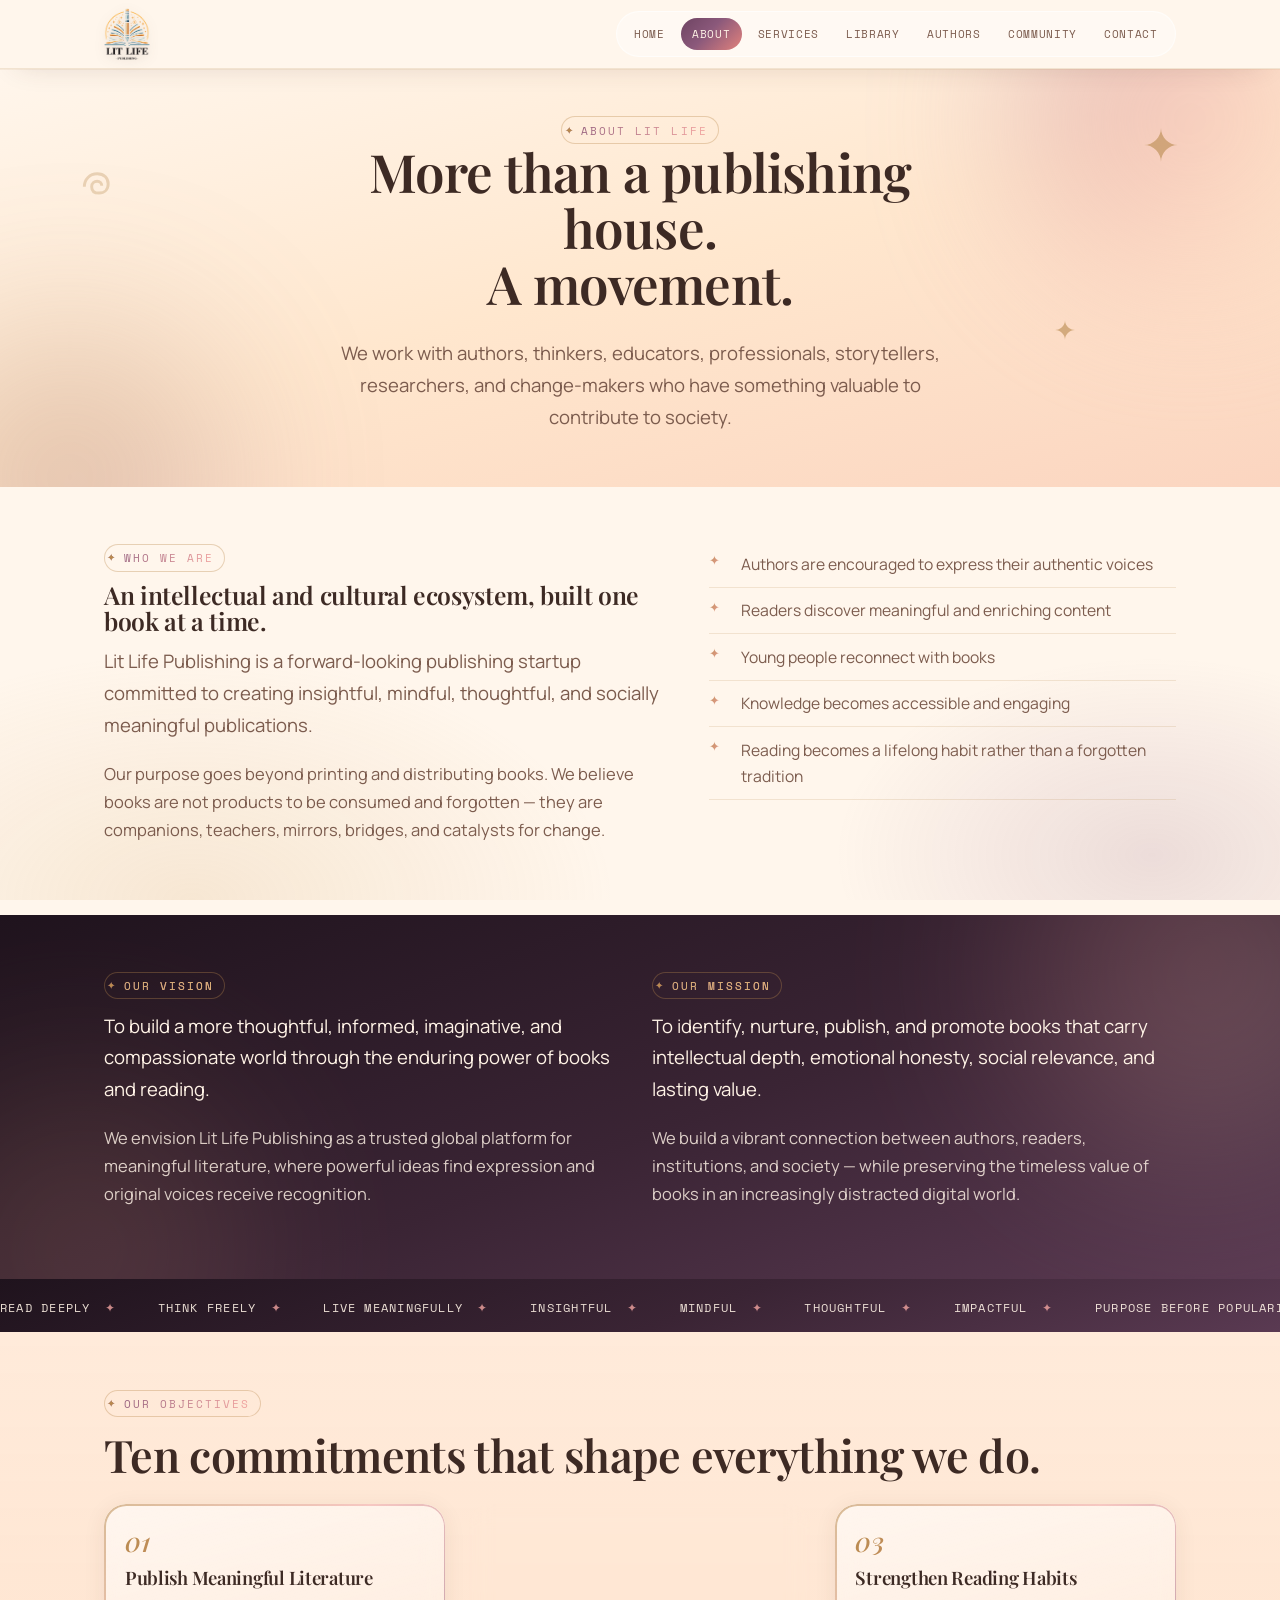
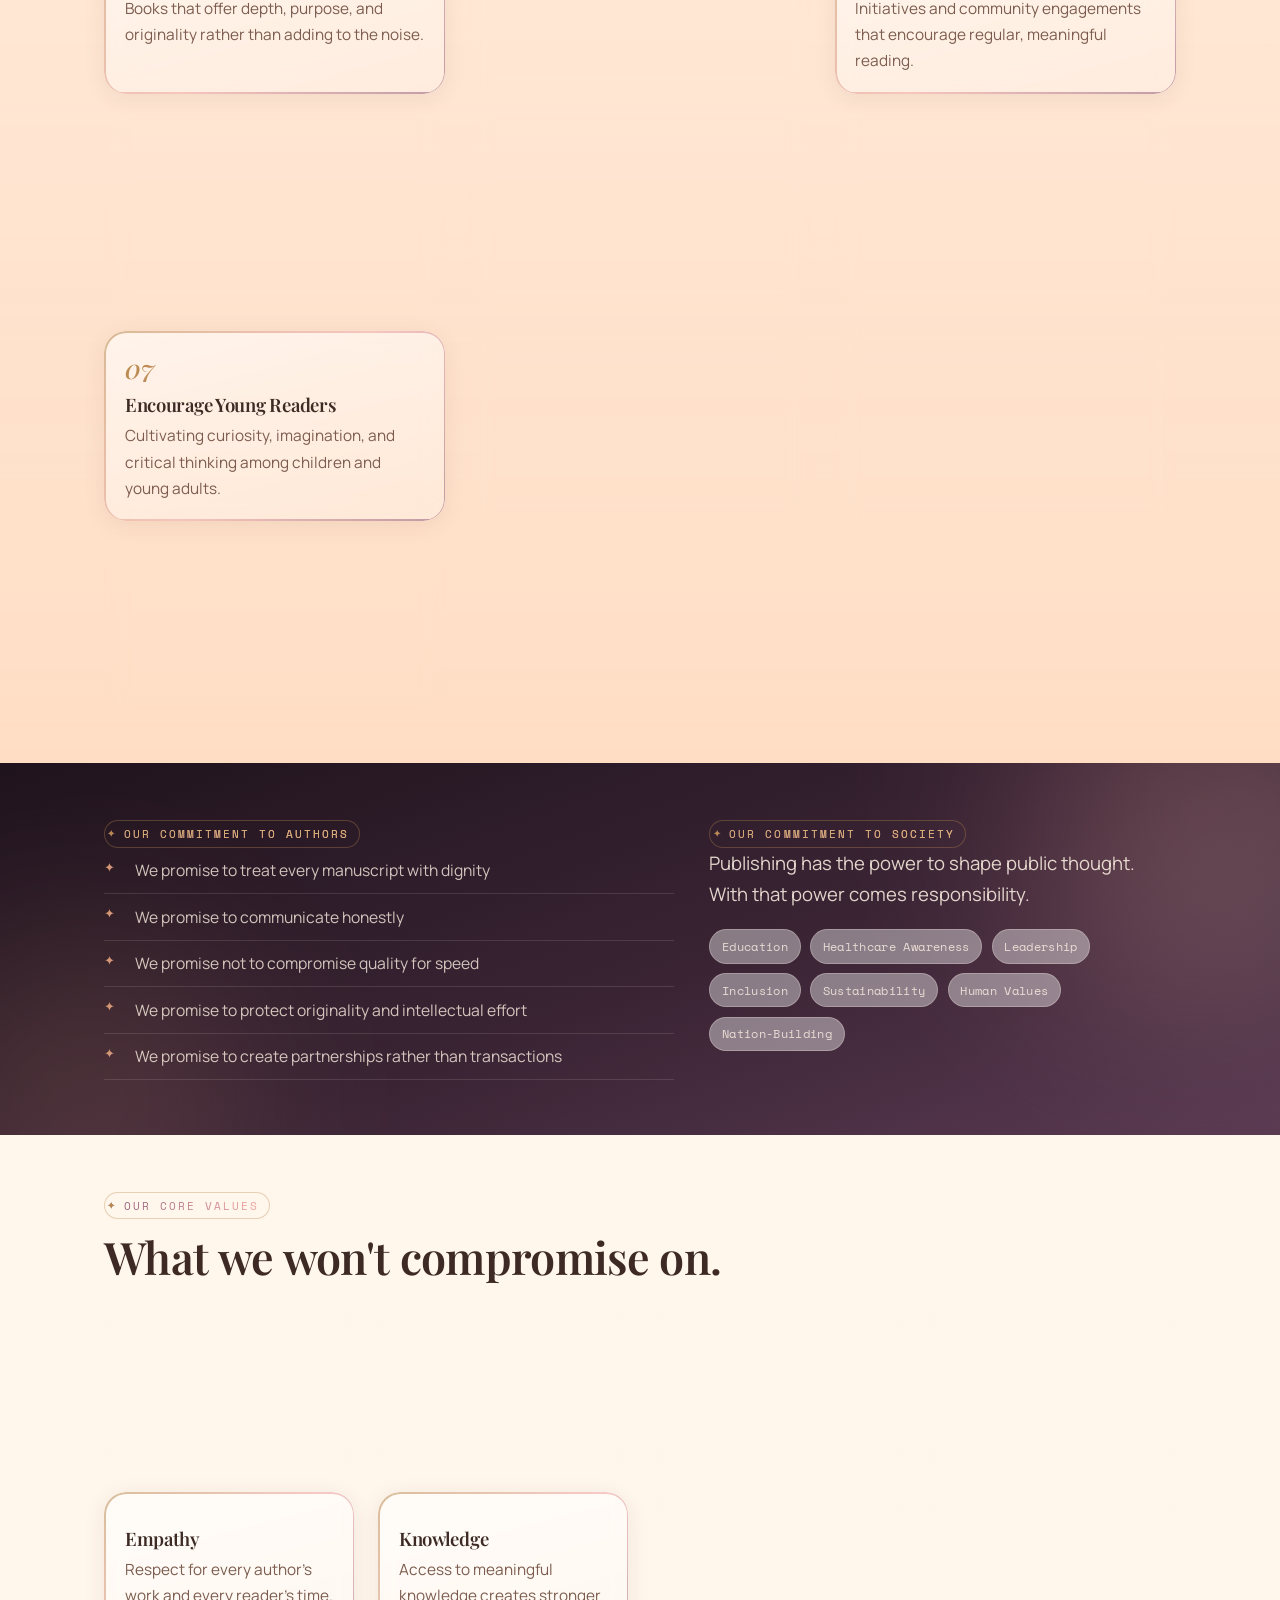
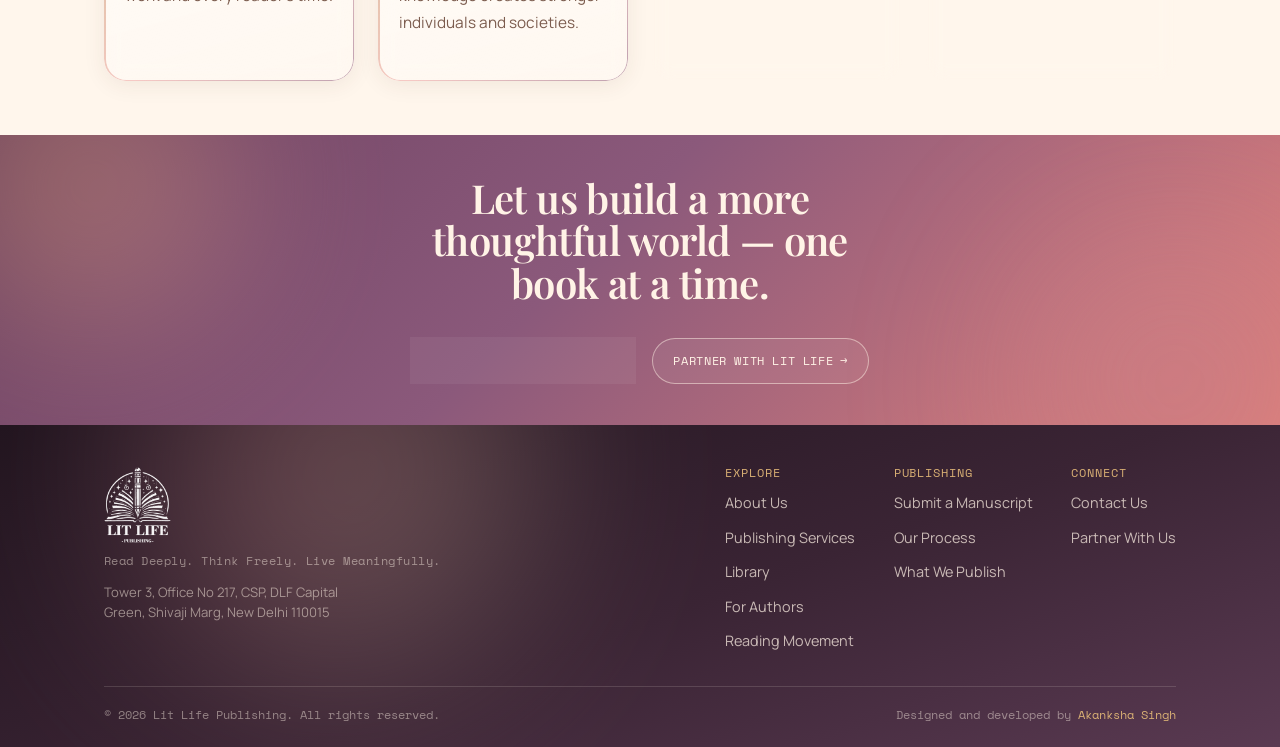
==== commit 6e432333: "Add files via upload" ====
--- a/about.html
+++ b/about.html
@@ -3,19 +3,80 @@
 <head>
 <meta charset="UTF-8">
 <meta name="viewport" content="width=device-width, initial-scale=1.0">
-<title>About Us — Lit Life Publishing</title>
-<meta name="description" content="Lit Life Publishing is a forward-looking publishing house building an intellectual and cultural ecosystem around meaningful books.">
+<title>About Lit Life Publishing | Our Vision, Mission & Values</title>
+<meta name="description" content="Lit Life Publishing is a New Delhi publishing house building an intellectual and cultural ecosystem around meaningful books, authors and readers.">
+<meta name="robots" content="index, follow, max-image-preview:large">
+<link rel="canonical" href="https://lit-life-publications.vercel.app/about.html">
+<meta property="og:type" content="website">
+<meta property="og:site_name" content="Lit Life Publishing">
+<meta property="og:locale" content="en_IN">
+<meta property="og:title" content="About Lit Life Publishing | Our Vision, Mission & Values">
+<meta property="og:description" content="Lit Life Publishing is a New Delhi publishing house building an intellectual and cultural ecosystem around meaningful books, authors and readers.">
+<meta property="og:url" content="https://lit-life-publications.vercel.app/about.html">
+<meta property="og:image" content="https://lit-life-publications.vercel.app/og-image.png">
+<meta property="og:image:width" content="1200">
+<meta property="og:image:height" content="630">
+<meta name="twitter:card" content="summary_large_image">
+<meta name="twitter:title" content="About Lit Life Publishing | Our Vision, Mission & Values">
+<meta name="twitter:description" content="Lit Life Publishing is a New Delhi publishing house building an intellectual and cultural ecosystem around meaningful books, authors and readers.">
+<meta name="twitter:image" content="https://lit-life-publications.vercel.app/og-image.png">
 <link rel="stylesheet" href="style.css">
 <link rel="icon" type="image/png" href="logo.png">
+<link rel="apple-touch-icon" href="logo.png">
+<script type="application/ld+json">
+{
+ "@context": "https://schema.org",
+ "@graph": [
+  {
+   "@type": "Organization",
+   "@id": "https://lit-life-publications.vercel.app/#org",
+   "name": "Lit Life Publishing",
+   "url": "https://lit-life-publications.vercel.app/",
+   "logo": "https://lit-life-publications.vercel.app/logo.png",
+   "email": "info.litlifepublishing@gmail.com",
+   "slogan": "Read Deeply. Think Freely. Live Meaningfully.",
+   "address": {
+    "@type": "PostalAddress",
+    "streetAddress": "Tower 3, Office No 217, CSP, DLF Capital Green, Shivaji Marg",
+    "addressLocality": "New Delhi",
+    "postalCode": "110015",
+    "addressCountry": "IN"
+   }
+  },
+  {
+   "@type": "AboutPage",
+   "name": "About Lit Life Publishing",
+   "url": "https://lit-life-publications.vercel.app/about.html"
+  },
+  {
+   "@type": "BreadcrumbList",
+   "itemListElement": [
+    {
+     "@type": "ListItem",
+     "position": 1,
+     "name": "Home",
+     "item": "https://lit-life-publications.vercel.app/"
+    },
+    {
+     "@type": "ListItem",
+     "position": 2,
+     "name": "About",
+     "item": "https://lit-life-publications.vercel.app/about.html"
+    }
+   ]
+  }
+ ]
+}
+</script>
 </head>
 <body>
 
 <nav class="site-nav">
   <div class="nav-row">
-    <a href="home.html" class="brand" aria-label="Lit Life Publishing — home"><img src="logo.png" alt="Lit Life Publishing" class="brand-logo"></a>
+    <a href="/" class="brand" aria-label="Lit Life Publishing — home"><img src="logo.png" alt="Lit Life Publishing" class="brand-logo" width="440" height="500"></a>
     <button class="nav-toggle" aria-expanded="false">Menu</button>
     <ul class="nav-links">
-     <li><a href="home.html">Home</a></li>
+     <li><a href="/">Home</a></li>
       <li><a href="about.html">About</a></li>
       <li><a href="services.html">Services</a></li>
       <li><a href="library.html">Library</a></li>
@@ -176,7 +237,7 @@
   <div class="container">
     <div class="footer-top">
       <div>
-        <img src="logo.png" alt="Lit Life Publishing" class="footer-brand-logo">
+        <img src="logo.png" alt="Lit Life Publishing" class="footer-brand-logo" width="440" height="500">
         <p class="footer-tag">Read Deeply. Think Freely. Live Meaningfully.</p>
         <p class="footer-address">Tower 3, Office No 217, CSP, DLF Capital Green, Shivaji Marg, New Delhi 110015</p>
       </div>
@@ -188,7 +249,7 @@
             <li><a href="services.html">Publishing Services</a></li>
             <li><a href="library.html">Library</a></li>
             <li><a href="authors.html">For Authors</a></li>
-            <li><a href="readers.html">Reading Movement</a></li>
+            <li><a href="community.html">Reading Movement</a></li>
           </ul>
         </div>
         <div class="footer-col">
@@ -210,7 +271,7 @@
     </div>
     <div class="footer-bottom">
       <span>© 2026 Lit Life Publishing. All rights reserved.</span>
-      <span>Designed and developed by <a href="https://portfolio-zeta-six-towxatix7g.vercel.app/" target="_blank" rel="noopener">Akanksha Singh</a></span>
+      <span>Designed and developed by <a href="https://www.linkedin.com/in/akankshasingh65/" target="_blank" rel="noopener">Akanksha Singh</a></span>
     </div>
   </div>
 </footer>
--- a/style.css
+++ b/style.css
@@ -221,7 +221,7 @@
 .nav-row{
   max-width: var(--max); margin:0 auto; padding: 0 var(--edge);
   display:flex; align-items:center; justify-content:space-between;
-  height: 78px;
+  height: 68px;
 }
 .brand{
   font-family: var(--display);
@@ -234,7 +234,7 @@
 }
 .brand:hover{ transform: translateY(-1px) scale(1.02); }
 .brand .brand-logo{
-  height: 74px; width:auto; display:block;
+  height: 52px; width:auto; display:block;
   filter: drop-shadow(0 3px 6px rgba(73,49,41,0.2));
   transition: transform .4s var(--ease);
 }
@@ -357,7 +357,7 @@
 
 .hero-copy{
   position: relative; z-index: 4;
-  padding: 3.6rem 0 6.5rem;
+  padding: 2.2rem 0 4rem;
   max-width: 740px;
   text-align: center;
   margin: 0 auto;
@@ -368,12 +368,15 @@
   font-size: clamp(2.7rem, 5.8vw, 4.6rem);
   margin: 0.34em 0 0.4em;
 }
-.hero-copy h1 .line{ display:block; overflow:hidden; }
+.hero-copy h1 .line{ display:block; overflow:hidden; padding-bottom:0.22em; margin-bottom:-0.22em; }
 .hero-copy h1 .line span{ display:block; opacity:0; transform: translateY(110%); animation: lineUp .8s var(--ease) forwards; }
 .hero-copy h1 .line:nth-child(1) span{ animation-delay: .28s; }
 .hero-copy h1 .line:nth-child(2) span{ animation-delay: .42s; }
 .hero-copy h1 em{
   font-style: italic;
+  display: inline-block;
+  padding: 0 0.08em 0.22em 0;
+  margin-bottom: -0.22em;
   background: var(--grad-text);
   background-size: 220% auto;
   -webkit-background-clip: text; background-clip: text; color: transparent;
@@ -439,7 +442,7 @@
 .dust-mote{ position:absolute; border-radius:50%; background: rgba(216,175,116,0.65); pointer-events:none; animation: floatMote linear infinite; }
 @keyframes floatMote{ 0%{ transform: translateY(0) translateX(0); opacity:0;} 10%{ opacity: 0.7;} 90%{ opacity: 0.4;} 100%{ transform: translateY(-140px) translateX(18px); opacity:0;} }
 
-.section-mark{ text-align:center; margin-bottom: 2.6rem; }
+.section-mark{ text-align:center; margin-bottom: 1.4rem; }
 
 .reveal{ opacity:0; transform: translateY(30px) scale(0.98); transition: opacity .8s var(--ease), transform .8s var(--ease); }
 .in-view .reveal{ opacity:1; transform: translateY(0) scale(1); }
@@ -467,8 +470,12 @@
 /* ==========================================================================
    SHARED SECTIONS
    ========================================================================== */
-section{ padding: 5.6rem 0; position: relative; }
-.section-tight{ padding: 3.6rem 0; }
+section{ padding: 3.4rem 0; position: relative; }
+.section-tight{ padding: 2.2rem 0; }
+@media (max-width: 620px){
+  section{ padding: 2.2rem 0; }
+  .section-tight{ padding: 1.6rem 0; }
+}
 .section-alt{
   background: linear-gradient(180deg, rgba(255,222,199,0.5), rgba(255,208,175,0.65));
   position: relative; overflow: hidden;
@@ -493,7 +500,7 @@
 }
 .section-dark .container, .section-forest .container{ z-index:1; }
 
-.head-row{ display:flex; justify-content:space-between; align-items:flex-end; gap:2rem; margin-bottom: 2.8rem; flex-wrap:wrap; }
+.head-row{ display:flex; justify-content:space-between; align-items:flex-end; gap:1.5rem; margin-bottom: 1.6rem; flex-wrap:wrap; }
 .head-row h2{ font-size: clamp(1.95rem, 3.5vw, 2.8rem); margin:0.3em 0 0; }
 
 .grid{ display:grid; gap: 1.5rem; }
@@ -506,7 +513,7 @@
 /* ---------- glassmorphic gradient-border cards ---------- */
 .card{
   position: relative;
-  padding: 2.1rem 1.6rem 1.7rem;
+  padding: 1.5rem 1.3rem 1.2rem;
   border-radius: var(--radius);
   background: linear-gradient(165deg, rgba(255,255,255,0.6), rgba(255,255,255,0.25));
   backdrop-filter: blur(10px);
@@ -542,7 +549,7 @@
   background: linear-gradient(165deg, rgba(255,255,255,0.65), rgba(255,255,255,0.28));
   backdrop-filter: blur(8px);
   border-radius: var(--radius);
-  padding: 2.2rem 1.5rem;
+  padding: 1.5rem 1.3rem;
   transition: background .3s ease, transform .35s var(--ease), box-shadow .35s var(--ease);
   position: relative;
   box-shadow: 0 4px 18px rgba(73,49,41,0.06);
@@ -557,16 +564,20 @@
 @media (max-width:560px){ .pillars{ grid-template-columns: 1fr;} }
 
 blockquote.pull{
-  font-family: var(--display); font-weight: 10;
-  font-size: clamp(0.2rem, 1.8vw, 1.9rem);
-  letter-spacing: 0.01em;
+  font-family: var(--); font-weight: 600; 
+  font-size: clamp(1.15rem, 2.4vw, 1.9rem);
+  line-height: 1.4;
+  letter-spacing: -0.01em;
   color: var(--paper); margin: 0 auto; position: relative;
   max-width: 820px;
-  padding: 0.0001rem 7rem;
+  padding: 1.8rem clamp(1.3rem, 6vw, 4rem);
   background: linear-gradient(165deg, rgba(255,255,255,0.6), rgba(255,255,255,0.25));
   backdrop-filter: blur(10px);
   border-radius: var(--radius);
   text-align: center;
+}
+@media (max-width: 620px){
+  blockquote.pull{ padding: 1.4rem 1.3rem; font-size: clamp(1.05rem, 4.6vw, 1.4rem); }
 }
 blockquote.pull::before{
   content:"\201C"; position:absolute; left: 50%; top: -0.3em; transform: translateX(-50%); font-size: 2.2em;
@@ -607,7 +618,7 @@
 .cta-strip{
   background: var(--grad-sunset-deep);
   color: var(--on-dark);
-  padding: 4rem 0; text-align:center;
+  padding: 2.6rem 0; text-align:center;
   position: relative; overflow: hidden;
 }
 .cta-strip::before{
@@ -622,10 +633,10 @@
 .cta-strip p{ color: rgba(255,243,230,0.88); margin-bottom: 1.7rem; position:relative; }
 .cta-strip .container{ position:relative; }
 
-.steps{ display:flex; flex-direction:column; gap: 0.9rem; }
+.steps{ display:flex; flex-direction:column; gap: 0.6rem; }
 .step{
-  display:grid; grid-template-columns: 90px 1fr; gap: 1.4rem;
-  padding: 1.5rem 1.6rem; border-radius: var(--radius-sm);
+  display:grid; grid-template-columns: 90px 1fr; gap: 1.2rem;
+  padding: 1.1rem 1.3rem; border-radius: var(--radius-sm);
   background: linear-gradient(100deg, rgba(255,255,255,0.55), rgba(255,255,255,0.2));
   border-left: 3px solid transparent;
   transition: background .3s ease, transform .3s var(--ease), border-color .3s ease;
@@ -638,7 +649,7 @@
 .form-panel{
   background: linear-gradient(165deg, rgba(255,255,255,0.7), rgba(255,255,255,0.3));
   backdrop-filter: blur(12px);
-  padding: 2.6rem; border-radius: var(--radius);
+  padding: 1.6rem; border-radius: var(--radius);
   box-shadow: 0 20px 50px rgba(73,49,41,0.1);
   position: relative;
 }
@@ -651,7 +662,7 @@
 }
 .form-row{ display:grid; grid-template-columns: 1fr 1fr; gap: 1.2rem; }
 @media (max-width:620px){ .form-row{ grid-template-columns: 1fr; } }
-.field{ margin-bottom: 1.2rem; }
+.field{ margin-bottom: 0.8rem; }
 .field label{ display:block; font-family: var(--mono); font-size: 0.72rem; letter-spacing: 0.06em; text-transform: uppercase; margin-bottom: 0.5em; color: var(--paper-dim); }
 .field input, .field select, .field textarea{
   width: 100%; padding: 0.9em 1em; font-family: var(--body); font-size: 0.98rem;
@@ -671,7 +682,7 @@
 .form-success.show{ display:block; }
 
 .contact-block{
-  display:flex; flex-direction: column; align-items: flex-start; gap: 0.7rem; padding: 1.3rem 1.4rem; margin-bottom: 0.7rem; border-radius: var(--radius-sm);
+  display:flex; flex-direction: column; align-items: flex-start; gap: 0.5rem; padding: 0.9rem 1.1rem; margin-bottom: 0.5rem; border-radius: var(--radius-sm);
   background: linear-gradient(100deg, rgba(255,255,255,0.5), rgba(255,255,255,0.2));
   transition: transform .3s var(--ease), background .3s ease;
 }
@@ -683,26 +694,26 @@
 footer.site-footer{
   background: var(--grad-dark);
   color: rgba(255,243,230,0.75);
-  padding: 4rem 0 2rem;
+  padding: 2.6rem 0 1.4rem;
   position: relative; z-index: 3; overflow: hidden;
 }
 footer.site-footer::before{
   content:""; position:absolute; top:-160px; left:10%; width:400px; height:400px;
   background: var(--grad-sunset); border-radius: 50%; filter: blur(100px); opacity:0.3; pointer-events:none;
 }
-.footer-top{ display:flex; justify-content:space-between; gap: 2.6rem; flex-wrap:wrap; padding-bottom: 2.6rem; border-bottom: 1px solid rgba(255,243,230,0.14); position: relative; }
-.footer-brand-logo{ height: 94px; width:auto; margin-bottom: 0.7rem; filter: brightness(0) invert(1) opacity(0.95); }
+.footer-top{ display:flex; justify-content:space-between; gap: 2rem; flex-wrap:wrap; padding-bottom: 1.6rem; border-bottom: 1px solid rgba(255,243,230,0.14); position: relative; }
+.footer-brand-logo{ height: 76px; width:auto; margin-bottom: 0.5rem; filter: brightness(0) invert(1) opacity(0.95); }
 .footer-brand{ font-family: var(--display); font-size: 1.4rem; color: var(--on-dark); max-width: 320px; }
 .footer-brand em{ color: var(--brass-light); font-style: italic; }
-.footer-tag{ font-family: var(--mono); font-size: 0.75rem; letter-spacing: 0.04em; color: rgba(255,243,230,0.62); margin-top: 0.6rem; opacity: 0.75;}
-.footer-address{ font-size: 0.82rem; line-height: 1.5; color: rgba(255,243,230,0.5); margin-top: 0.7rem; max-width: 30ch;}
-.footer-cols{ display:flex; gap: 3.4rem; flex-wrap:wrap; position: relative; }
-.footer-col h4{ font-family: var(--mono); font-size: 0.72rem; text-transform:uppercase; letter-spacing: .08em; color: var(--brass-light); margin-bottom: 0.9rem; font-weight: 400; }
+.footer-tag{ font-family: var(--mono); font-size: 0.75rem; letter-spacing: 0.04em; color: rgba(255,243,230,0.62); margin-top: 0.4rem; opacity: 0.75;}
+.footer-address{ font-size: 0.82rem; line-height: 1.5; color: rgba(255,243,230,0.5); margin-top: 0.5rem; max-width: 30ch;}
+.footer-cols{ display:flex; gap: 2.4rem; flex-wrap:wrap; position: relative; }
+.footer-col h4{ font-family: var(--mono); font-size: 0.72rem; text-transform:uppercase; letter-spacing: .08em; color: var(--brass-light); margin-bottom: 0.6rem; font-weight: 400; }
 .footer-col ul{ list-style:none; margin:0; padding:0; }
-.footer-col li{ margin-bottom: 0.55rem; }
+.footer-col li{ margin-bottom: 0.4rem; }
 .footer-col a{ text-decoration:none; font-size: 0.9rem; color: rgba(255,243,230,0.72); transition: color .25s ease; }
 .footer-col a:hover{ color: var(--coral); }
-.footer-bottom{ display:flex; justify-content:space-between; flex-wrap:wrap; gap: 0.8rem; padding-top: 1.8rem; font-family: var(--mono); font-size: 0.72rem; color: rgba(255,243,230,0.45); position: relative; }
+.footer-bottom{ display:flex; justify-content:space-between; flex-wrap:wrap; gap: 0.6rem; padding-top: 1.1rem; font-family: var(--mono); font-size: 0.72rem; color: rgba(255,243,230,0.45); position: relative; }
 .footer-bottom a{ text-decoration:none; color: var(--brass-light); transition: color .25s ease; }
 .footer-bottom a:hover{ color: var(--coral); }
 
@@ -710,9 +721,10 @@
 .page-hero{
   background: linear-gradient(165deg, #FFF6EC 0%, #FFE7CE 50%, #FBD5C0 100%);
   color: var(--paper);
-  padding: 4.6rem 0 3.8rem;
+  padding: 2.8rem 0 2.2rem;
   position: relative; overflow:hidden;
 }
+@media (max-width: 620px){ .page-hero{ padding: 2rem 0 1.6rem; } }
 .page-hero::before{
   content:""; position:absolute; top:-120px; right:-80px; width:340px; height:340px; z-index:0;
   background: var(--grad-sunset); border-radius: 50%; filter: blur(80px); opacity: 0.45; pointer-events:none;
@@ -726,7 +738,7 @@
 .page-hero .eyebrow{ animation: lineUp .7s var(--ease) both; }
 .page-hero .lede{ color: var(--paper-dim); animation: lineUp .8s var(--ease) .2s both; margin-left: auto; margin-right: auto; }
 
-.two-col{ display:grid; grid-template-columns: 1.1fr 0.9fr; gap: 3.4rem; align-items:start; }
+.two-col{ display:grid; grid-template-columns: 1.1fr 0.9fr; gap: 2.2rem; align-items:start; }
 @media (max-width: 880px){ .two-col{ grid-template-columns: 1fr; } }
 
 .section-publish-mauve{
@@ -765,7 +777,7 @@
 /* ==========================================================================
    LIBRARY — glass book covers with buy-on-hover overlay
    ========================================================================== */
-.filter-row{ display:flex; flex-wrap:wrap; gap: 0.6rem; margin-bottom: 2.8rem; }
+.filter-row{ display:flex; flex-wrap:wrap; gap: 0.6rem; margin-bottom: 1.6rem; }
 .filter-chip{
   font-family: var(--mono); font-size: 0.72rem; letter-spacing: 0.04em;
   padding: 0.6em 1.15em; border-radius: var(--radius-pill);
@@ -785,7 +797,7 @@
 .book-card.is-hidden{ display:none; }
 
 .book-cover{
-  position:relative; aspect-ratio: 2 / 3; border-radius: var(--radius); overflow:hidden;
+  position:relative; aspect-ratio: 2 / 3; border-radius: 0; overflow:hidden;
   background: var(--book-bg, var(--grad-sunset-deep));
   padding: 1.6rem 1.4rem;
   display:flex; flex-direction:column; justify-content:space-between;
@@ -804,7 +816,7 @@
 .book-card:hover .book-cover{ transform: translateY(-10px) rotate(-0.6deg); box-shadow: 0 26px 46px rgba(139,89,123,0.32); }
 
 /* covers that use a real book-cover photo instead of gradient+text */
-.book-cover.has-img{ padding: 0; }
+.book-cover.has-img{ padding: 1.6rem 1.4rem; }
 .book-cover-photo{
   position:absolute; inset:0; width:100%; height:100%;
   object-fit: cover; object-position: center;
@@ -857,4 +869,65 @@
 .book-meta h4{ font-family: var(--display); font-weight:600; font-size: 1.02rem; margin: 0 0 0.25em; }
 .book-genre{ font-family: var(--mono); font-size: 0.68rem; text-transform:uppercase; letter-spacing: 0.05em; color: var(--paper-dim); }
 
-.library-note{ font-size: 0.85rem; color: var(--paper-dim); margin-top: 2.6rem; }+.library-note{ font-size: 0.85rem; color: var(--paper-dim); margin-top: 1.4rem; }
+/* ==========================================================================
+   NEW BOOK LAUNCH POPUP (homepage)
+   ========================================================================== */
+.launch-popup-overlay{
+  position: fixed; inset:0; z-index: 500;
+  background: rgba(46,27,42,0.55);
+  backdrop-filter: blur(4px);
+  display:flex; align-items:center; justify-content:center;
+  padding: 1.2rem;
+  opacity:0; pointer-events:none;
+  transition: opacity .35s ease;
+}
+.launch-popup-overlay.show{ opacity:1; pointer-events:auto; }
+.launch-popup{
+  position: relative;
+  display:flex; gap:1.4rem; align-items:stretch;
+  max-width: 480px; width:100%;
+  background: linear-gradient(165deg, #FFF9F2, #FFEEDD);
+  border-radius: var(--radius);
+  box-shadow: 0 30px 70px rgba(46,27,42,0.4);
+  padding: 1.5rem;
+  transform: translateY(24px) scale(0.96);
+  transition: transform .4s var(--ease);
+}
+.launch-popup-overlay.show .launch-popup{ transform: translateY(0) scale(1); }
+.launch-popup-cover{
+  flex: 0 0 118px; border-radius: var(--radius-sm); overflow:hidden;
+  box-shadow: 0 10px 24px rgba(73,49,41,0.25);
+}
+.launch-popup-cover img{ width:100%; height:100%; object-fit:cover; display:block; }
+.launch-popup-body{ display:flex; flex-direction:column; justify-content:center; gap:0.45rem; }
+.launch-popup-body .eyebrow{ align-self:flex-start; }
+.launch-popup-body h3{ font-size: 1.18rem; margin: 0.15em 0 0; }
+.launch-popup-body p{ font-size: 0.86rem; margin:0; }
+.launch-popup-actions{ margin-top: 0.4rem; }
+.launch-popup-close{
+  position:absolute; top:0.6rem; right:0.6rem;
+  width: 30px; height:30px; border-radius:50%;
+  border:none; background: rgba(73,49,41,0.08);
+  color: var(--paper); font-size: 1.3rem; line-height:1;
+  display:flex; align-items:center; justify-content:center;
+  cursor:pointer; transition: background .25s ease, transform .25s ease;
+}
+.launch-popup-close:hover{ background: var(--grad-sunset-deep); color: var(--on-dark); transform: rotate(90deg); }
+@media (max-width: 520px){
+  .launch-popup{ flex-direction:column; text-align:center; padding: 1.6rem 1.3rem; }
+  .launch-popup-cover{ flex-basis:auto; height:170px; margin:0 auto; width:128px; }
+  .launch-popup-body{ align-items:center; }
+  .launch-popup-body .eyebrow{ align-self:center; }
+}
+
+/* ---------- "Latest Launch" ribbon on a library book cover ---------- */
+.book-badge{
+  position:absolute; top:16px; left:-6px; z-index:3;
+  font-family: var(--mono); font-size: 0.6rem; letter-spacing:0.08em; text-transform:uppercase;
+  color: var(--on-dark); background: var(--grad-sunset-deep);
+  padding: 0.42em 0.9em 0.42em 1em;
+  box-shadow: 0 6px 14px rgba(73,49,41,0.32);
+  clip-path: polygon(0 0, 100% 0, 100% 100%, 8px 100%, 0 70%);
+}
+.sr-only{ position:absolute; width:1px; height:1px; padding:0; margin:-1px; overflow:hidden; clip:rect(0,0,0,0); white-space:nowrap; border:0; }
